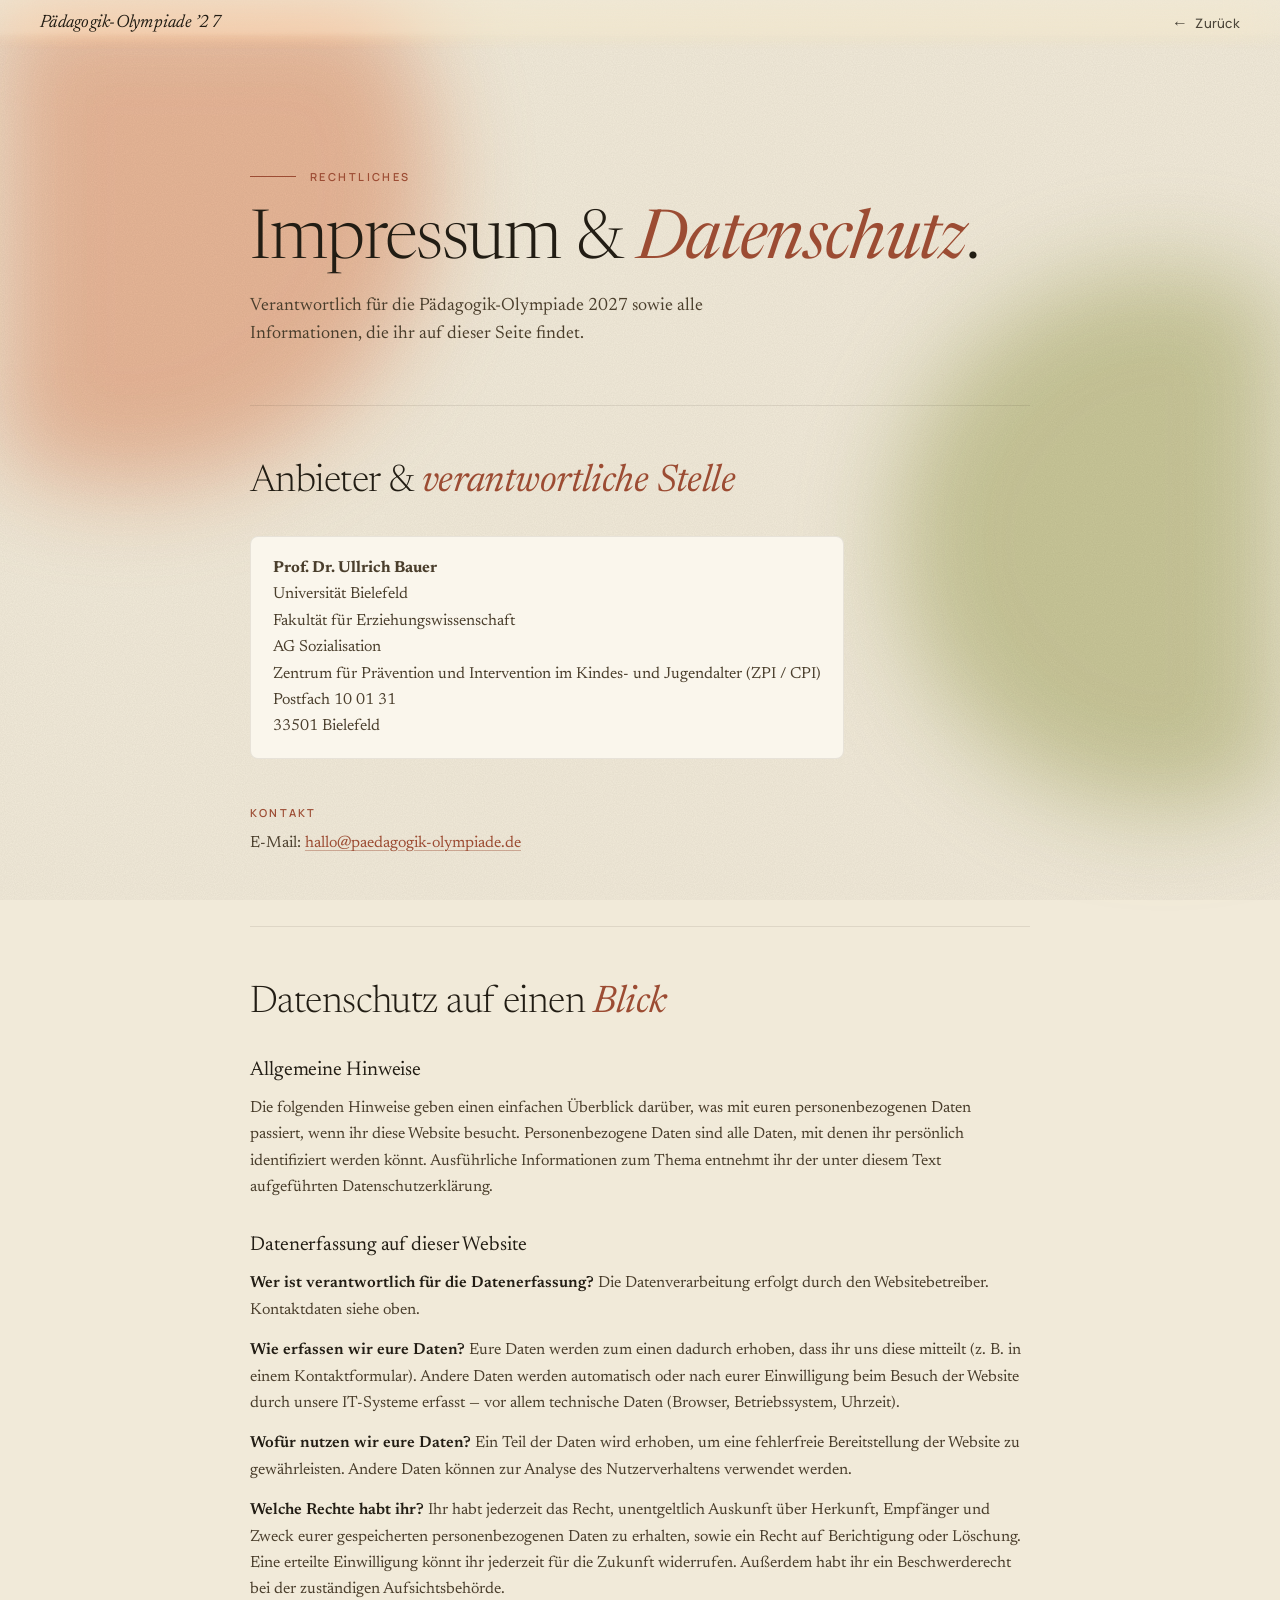
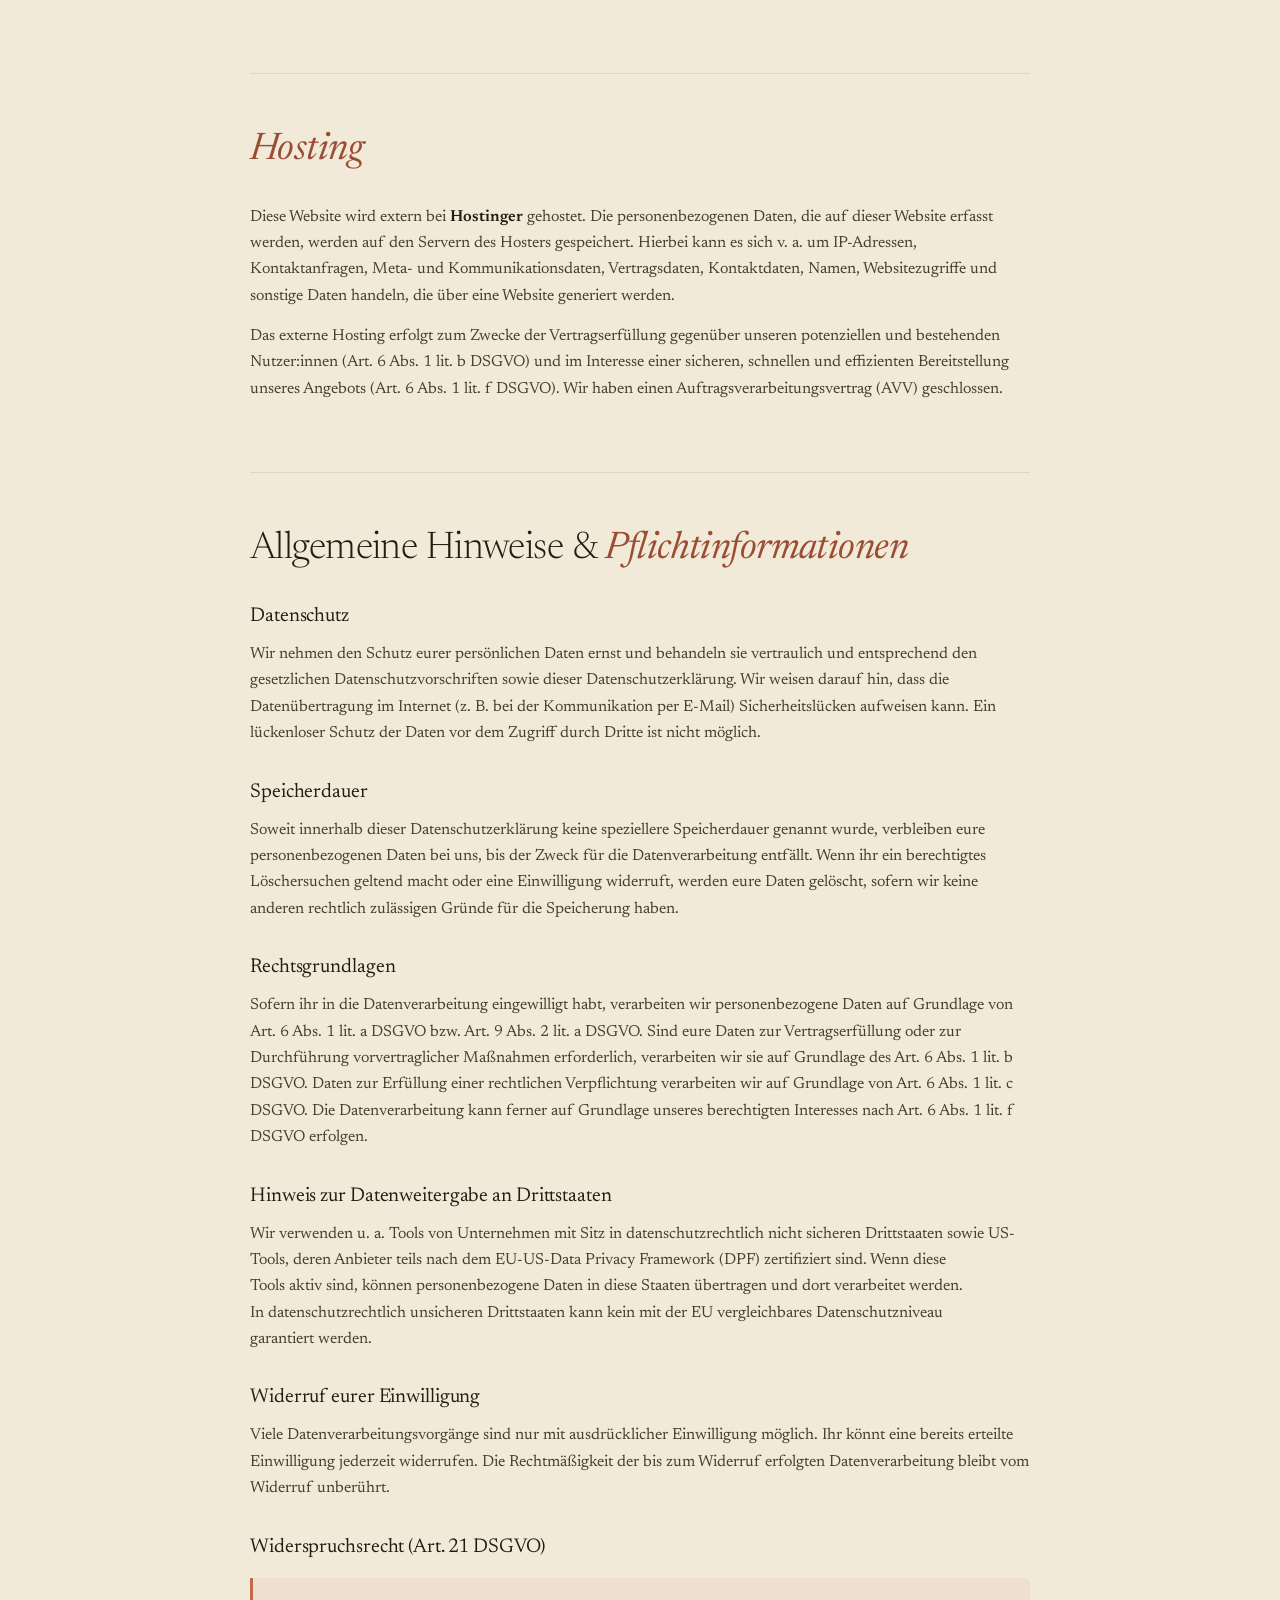
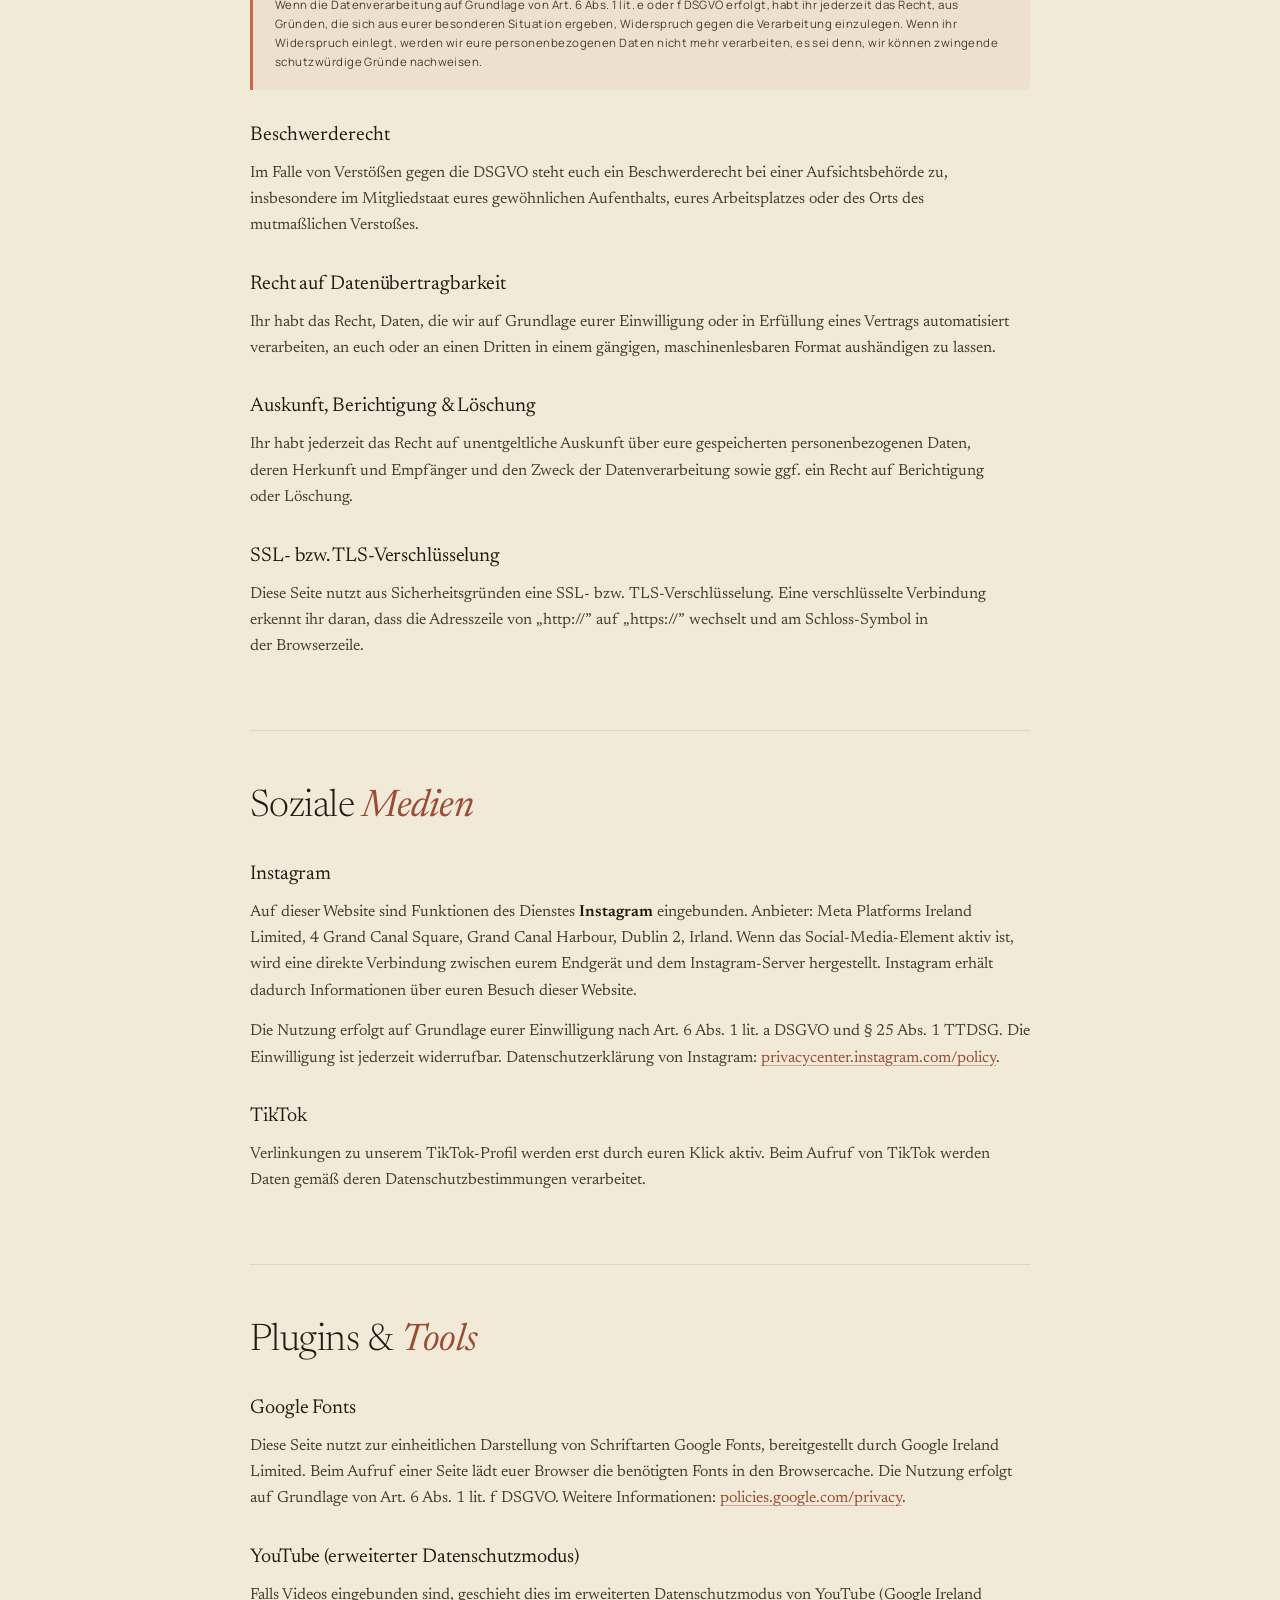
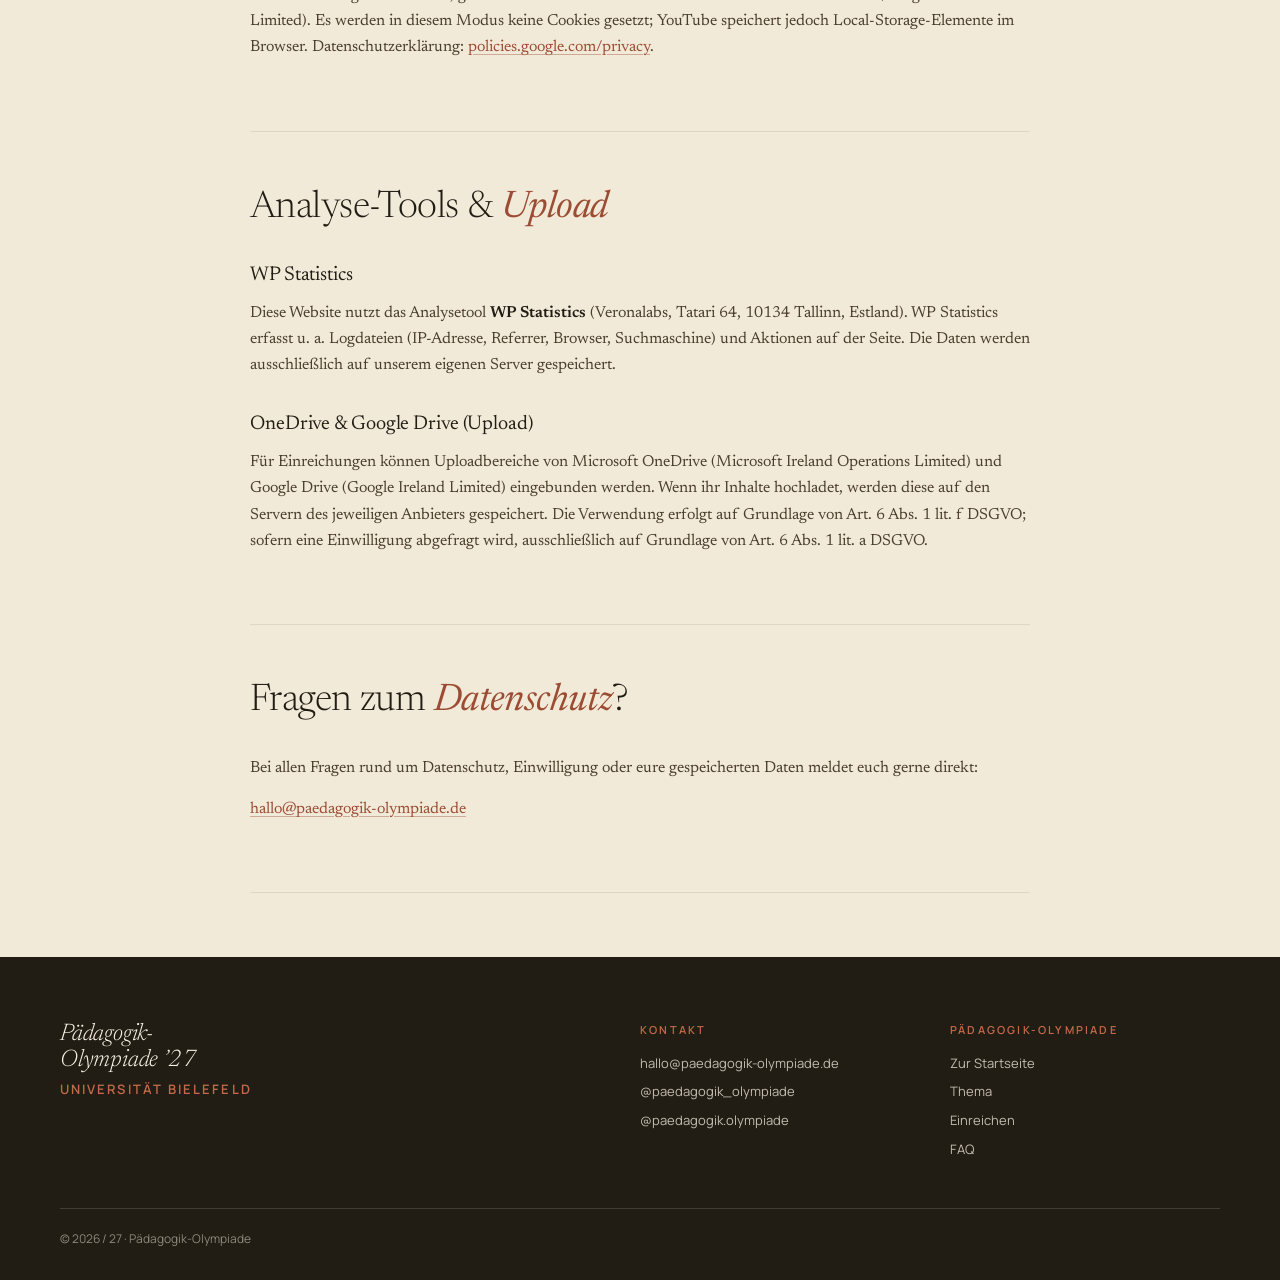
==== impressum.html @ b47ee290 "Initial site: Pädagogik-Olympiade 2027 (index + impressum)" ====
<!DOCTYPE html>
<html lang="de">
<head>
<meta charset="UTF-8" />
<meta name="viewport" content="width=device-width, initial-scale=1.0" />
<title>Impressum & Datenschutz · Pädagogik-Olympiade 2027</title>
<link rel="preconnect" href="https://fonts.googleapis.com">
<link rel="preconnect" href="https://fonts.gstatic.com" crossorigin>
<link href="https://fonts.googleapis.com/css2?family=Newsreader:ital,opsz,wght@0,6..72,300;0,6..72,400;0,6..72,500;1,6..72,300;1,6..72,400&family=Manrope:wght@300;400;500;600;700&display=swap" rel="stylesheet">
<style>
:root{
  --sand: #F1EAD9;
  --cream: #F8F2E4;
  --paper: #FAF6EC;
  --ink: #221d14;
  --ink-2: #4a3e2c;
  --terra: #C46A4A;
  --terra-deep: #9c4c33;
  --olive-deep: #5d6231;
  --rule: rgba(34,29,20,.18);
  --rule-soft: rgba(34,29,20,.09);
  --serif: 'Newsreader', 'Iowan Old Style', Georgia, serif;
  --sans: 'Manrope', ui-sans-serif, system-ui, sans-serif;
}
*{box-sizing:border-box;margin:0;padding:0}
html,body{background:var(--sand);color:var(--ink);font-family:var(--sans);
  -webkit-font-smoothing:antialiased;text-rendering:optimizeLegibility}
body{overflow-x:hidden}
::selection{background:var(--terra);color:var(--cream)}
a{color:inherit}

/* Subtle fluid background — slower and softer than main page */
.bg{position:fixed;inset:0;z-index:0;pointer-events:none;overflow:hidden;
  filter:blur(48px) saturate(110%);opacity:.55}
.bg span{position:absolute;border-radius:50%;mix-blend-mode:multiply;
  animation:drift linear infinite;will-change:transform}
.bg .b1{width:48vw;height:48vw;left:-14vw;top:-10vw;background:#d68a64;
  animation-duration:80s}
.bg .b2{width:42vw;height:42vw;right:-12vw;top:30vh;background:#a4a667;
  animation-duration:96s;animation-direction:reverse}
.bg .b3{width:38vw;height:38vw;left:20vw;top:120vh;background:#e8b27a;
  animation-duration:110s}
.bg .b4{width:34vw;height:34vw;right:0vw;top:200vh;background:#9da361;
  animation-duration:104s;animation-direction:reverse}
@keyframes drift{
  0%   {transform:translate3d(0,0,0) rotate(0deg) scale(1)}
  25%  {transform:translate3d(5vw,-3vh,0) rotate(90deg) scale(1.06)}
  50%  {transform:translate3d(-2vw,5vh,0) rotate(180deg) scale(.94)}
  75%  {transform:translate3d(-4vw,-2vh,0) rotate(270deg) scale(1.04)}
  100% {transform:translate3d(0,0,0) rotate(360deg) scale(1)}
}
.grain{position:fixed;inset:0;pointer-events:none;z-index:1;opacity:.35;
  mix-blend-mode:multiply;
  background-image:url("data:image/svg+xml;utf8,<svg xmlns='http://www.w3.org/2000/svg' width='240' height='240'><filter id='n'><feTurbulence type='fractalNoise' baseFrequency='.9' numOctaves='2'/><feColorMatrix values='0 0 0 0 .12 0 0 0 0 .1 0 0 0 0 .07 0 0 0 .25 0'/></filter><rect width='100%25' height='100%25' filter='url(%23n)'/></svg>")}

main{position:relative;z-index:2}
.wrap{max-width:780px;margin:0 auto;padding:0 clamp(20px,5vw,40px)}

/* Topbar — matches main page */
.topbar{position:fixed;top:0;left:0;right:0;z-index:50;
  display:flex;justify-content:space-between;align-items:center;
  padding:14px clamp(20px,4vw,40px) 18px;
  font-family:var(--sans);font-size:13px;letter-spacing:.02em;
  background:linear-gradient(to bottom, rgba(241,234,217,.55) 0%, rgba(241,234,217,.42) 65%, rgba(241,234,217,0) 100%);
  backdrop-filter:blur(24px) saturate(180%);
  -webkit-backdrop-filter:blur(24px) saturate(180%);
  -webkit-mask-image:linear-gradient(to bottom, #000 62%, transparent 100%);
  mask-image:linear-gradient(to bottom, #000 62%, transparent 100%)}
.topbar .mark{font-family:var(--serif);font-style:italic;font-size:18px;
  font-weight:400;color:var(--ink);text-decoration:none}
.topbar .back{display:inline-flex;align-items:center;gap:8px;
  color:var(--ink);text-decoration:none;font-weight:500;opacity:.8}
.topbar .back:hover{opacity:1;color:var(--terra-deep)}
.topbar .back::before{content:"←";font-family:var(--serif);font-style:italic;font-size:16px}

/* HERO of Impressum page */
.intro{padding:160px 0 56px}
.intro .eyebrow{font-family:var(--sans);font-size:11px;letter-spacing:.22em;
  text-transform:uppercase;color:var(--terra-deep);font-weight:600;margin-bottom:24px;
  display:inline-flex;align-items:center;gap:14px}
.intro .eyebrow::before{content:"";width:46px;height:1px;background:var(--terra-deep)}
.intro h1{font-family:var(--serif);font-weight:300;
  font-size:clamp(38px,5.5vw,68px);line-height:1.02;letter-spacing:-.02em;
  color:var(--ink);margin-bottom:16px;text-wrap:balance}
.intro h1 em{font-style:italic;color:var(--terra-deep);font-weight:400}
.intro p.lede{max-width:560px;font-family:var(--serif);font-size:18px;
  line-height:1.55;color:var(--ink-2)}

/* Sections */
.section{padding:56px 0;border-top:1px solid var(--rule-soft)}
.section h2{font-family:var(--serif);font-weight:300;
  font-size:clamp(26px,3vw,38px);line-height:1.1;letter-spacing:-.015em;
  color:var(--ink);margin-bottom:32px;text-wrap:balance}
.section h2 em{font-style:italic;color:var(--terra-deep);font-weight:400}
.section h3{font-family:var(--serif);font-weight:400;font-size:20px;
  line-height:1.3;margin:32px 0 12px;color:var(--ink);letter-spacing:-.005em}
.section h4{font-family:var(--sans);font-size:11px;letter-spacing:.2em;
  text-transform:uppercase;color:var(--terra-deep);font-weight:600;
  margin:32px 0 10px}
.section p, .section address{font-family:var(--serif);font-size:16px;line-height:1.65;
  color:var(--ink-2);margin-bottom:14px;text-wrap:pretty;font-style:normal}
.section p strong{color:var(--ink);font-weight:600}
.section a{color:var(--terra-deep);text-decoration:underline;
  text-decoration-thickness:1px;text-underline-offset:3px;
  text-decoration-color:rgba(156,76,51,.4);transition:text-decoration-color .2s, color .2s}
.section a:hover{color:var(--terra);text-decoration-color:var(--terra)}
.section address{font-style:normal;line-height:1.65;font-family:var(--serif);font-size:16px;
  color:var(--ink-2);
  padding:18px 22px;background:var(--paper);border:1px solid var(--rule-soft);
  border-radius:8px;display:inline-block}
.shout{font-family:var(--sans);font-size:11.5px;line-height:1.65;
  letter-spacing:.04em;color:var(--ink-2);
  padding:18px 22px;background:rgba(196,106,74,.07);
  border-left:3px solid var(--terra);border-radius:0 6px 6px 0;
  margin:18px 0}

/* footer matches main */
footer{background:var(--ink);color:rgba(248,242,228,.7);padding:64px 0 32px;
  font-family:var(--sans);font-size:13px;line-height:1.6;margin-top:64px;
  position:relative;z-index:2}
footer .wrap{max-width:1240px}
.foot-grid{display:grid;grid-template-columns:2fr 1fr 1fr;gap:40px;
  padding-bottom:40px;border-bottom:1px solid rgba(248,242,228,.15)}
.foot-grid .mark{font-family:var(--serif);font-style:italic;font-weight:300;
  font-size:24px;color:var(--cream);line-height:1.1;letter-spacing:-.008em}
.foot-grid .mark span{display:block;font-size:13px;font-family:var(--sans);
  letter-spacing:.16em;text-transform:uppercase;font-style:normal;
  color:var(--terra);margin-top:8px;font-weight:600}
.foot-col h5{font-family:var(--sans);font-size:11px;letter-spacing:.2em;
  text-transform:uppercase;color:var(--terra);font-weight:600;margin-bottom:14px}
.foot-col a{color:rgba(248,242,228,.75);text-decoration:none;display:block;
  margin-bottom:8px}
.foot-col a:hover{color:var(--cream)}
.foot-bottom{padding-top:20px;display:flex;justify-content:space-between;
  gap:24px;flex-wrap:wrap;font-size:12px;color:rgba(248,242,228,.5)}
@media (max-width:880px){.foot-grid{grid-template-columns:1fr 1fr}}
@media (max-width:520px){.foot-grid{grid-template-columns:1fr}}
</style>
</head>
<body>

<div class="bg" aria-hidden="true">
  <span class="b1"></span><span class="b2"></span><span class="b3"></span><span class="b4"></span>
</div>
<div class="grain" aria-hidden="true"></div>

<header class="topbar">
  <a class="mark" href="index.html">Pädagogik-Olympiade <em>’27</em></a>
  <a class="back" href="index.html">Zurück</a>
</header>

<main>

<section class="intro wrap">
  <div class="eyebrow">Rechtliches</div>
  <h1>Impressum &amp; <em>Datenschutz</em>.</h1>
  <p class="lede">Verantwortlich für die Pädagogik-Olympiade 2027 sowie alle Informationen, die ihr auf dieser Seite findet.</p>
</section>

<!-- ─── ANBIETER / VERANTWORTLICH ─── -->
<section class="section wrap">
  <h2>Anbieter &amp; <em>verantwortliche Stelle</em></h2>

  <address>
    <strong>Prof. Dr. Ullrich Bauer</strong><br>
    Universität Bielefeld<br>
    Fakultät für Erziehungswissenschaft<br>
    AG Sozialisation<br>
    Zentrum für Prävention und Intervention im Kindes- und Jugendalter (ZPI&nbsp;/&nbsp;CPI)<br>
    Postfach 10 01 31<br>
    33501 Bielefeld
  </address>

  <h4>Kontakt</h4>
  <p>E-Mail: <a href="mailto:hallo@paedagogik-olympiade.de">hallo@paedagogik-olympiade.de</a></p>
</section>

<!-- ─── DATENSCHUTZ ─── -->
<section class="section wrap" id="datenschutz">
  <h2>Datenschutz auf einen <em>Blick</em></h2>

  <h3>Allgemeine Hinweise</h3>
  <p>Die folgenden Hinweise geben einen einfachen Überblick darüber, was mit euren personenbezogenen Daten passiert, wenn ihr diese Website besucht. Personenbezogene Daten sind alle Daten, mit denen ihr persönlich identifiziert werden könnt. Ausführliche Informationen zum Thema entnehmt ihr der unter diesem Text aufgeführten Datenschutzerklärung.</p>

  <h3>Datenerfassung auf dieser Website</h3>
  <p><strong>Wer ist verantwortlich für die Datenerfassung?</strong> Die Datenverarbeitung erfolgt durch den Websitebetreiber. Kontaktdaten siehe oben.</p>
  <p><strong>Wie erfassen wir eure Daten?</strong> Eure Daten werden zum einen dadurch erhoben, dass ihr uns diese mitteilt (z.&nbsp;B. in einem Kontaktformular). Andere Daten werden automatisch oder nach eurer Einwilligung beim Besuch der Website durch unsere IT-Systeme erfasst — vor allem technische Daten (Browser, Betriebssystem, Uhrzeit).</p>
  <p><strong>Wofür nutzen wir eure Daten?</strong> Ein Teil der Daten wird erhoben, um eine fehlerfreie Bereitstellung der Website zu gewährleisten. Andere Daten können zur Analyse des Nutzerverhaltens verwendet werden.</p>
  <p><strong>Welche Rechte habt ihr?</strong> Ihr habt jederzeit das Recht, unentgeltlich Auskunft über Herkunft, Empfänger und Zweck eurer gespeicherten personenbezogenen Daten zu erhalten, sowie ein Recht auf Berichtigung oder Löschung. Eine erteilte Einwilligung könnt ihr jederzeit für die Zukunft widerrufen. Außerdem habt ihr ein Beschwerderecht bei der zuständigen Aufsichtsbehörde.</p>
</section>

<section class="section wrap">
  <h2><em>Hosting</em></h2>
  <p>Diese Website wird extern bei <strong>Hostinger</strong> gehostet. Die personenbezogenen Daten, die auf dieser Website erfasst werden, werden auf den Servern des Hosters gespeichert. Hierbei kann es sich v.&nbsp;a. um IP-Adressen, Kontaktanfragen, Meta- und Kommunikationsdaten, Vertragsdaten, Kontaktdaten, Namen, Websitezugriffe und sonstige Daten handeln, die über eine Website generiert werden.</p>
  <p>Das externe Hosting erfolgt zum Zwecke der Vertragserfüllung gegenüber unseren potenziellen und bestehenden Nutzer:innen (Art.&nbsp;6 Abs.&nbsp;1 lit.&nbsp;b DSGVO) und im Interesse einer sicheren, schnellen und effizienten Bereitstellung unseres Angebots (Art.&nbsp;6 Abs.&nbsp;1 lit.&nbsp;f DSGVO). Wir haben einen Auftragsverarbeitungsvertrag (AVV) geschlossen.</p>
</section>

<section class="section wrap">
  <h2>Allgemeine Hinweise &amp; <em>Pflichtinformationen</em></h2>

  <h3>Datenschutz</h3>
  <p>Wir nehmen den Schutz eurer persönlichen Daten ernst und behandeln sie vertraulich und entsprechend den gesetzlichen Datenschutzvorschriften sowie dieser Datenschutzerklärung. Wir weisen darauf hin, dass die Datenübertragung im Internet (z.&nbsp;B. bei der Kommunikation per E-Mail) Sicherheitslücken aufweisen kann. Ein lückenloser Schutz der Daten vor dem Zugriff durch Dritte ist nicht möglich.</p>

  <h3>Speicherdauer</h3>
  <p>Soweit innerhalb dieser Datenschutzerklärung keine speziellere Speicherdauer genannt wurde, verbleiben eure personenbezogenen Daten bei uns, bis der Zweck für die Datenverarbeitung entfällt. Wenn ihr ein berechtigtes Löschersuchen geltend macht oder eine Einwilligung widerruft, werden eure Daten gelöscht, sofern wir keine anderen rechtlich zulässigen Gründe für die Speicherung haben.</p>

  <h3>Rechtsgrundlagen</h3>
  <p>Sofern ihr in die Datenverarbeitung eingewilligt habt, verarbeiten wir personenbezogene Daten auf Grundlage von Art.&nbsp;6 Abs.&nbsp;1 lit.&nbsp;a DSGVO bzw. Art.&nbsp;9 Abs.&nbsp;2 lit.&nbsp;a DSGVO. Sind eure Daten zur Vertragserfüllung oder zur Durchführung vorvertraglicher Maßnahmen erforderlich, verarbeiten wir sie auf Grundlage des Art.&nbsp;6 Abs.&nbsp;1 lit.&nbsp;b DSGVO. Daten zur Erfüllung einer rechtlichen Verpflichtung verarbeiten wir auf Grundlage von Art.&nbsp;6 Abs.&nbsp;1 lit.&nbsp;c DSGVO. Die Datenverarbeitung kann ferner auf Grundlage unseres berechtigten Interesses nach Art.&nbsp;6 Abs.&nbsp;1 lit.&nbsp;f DSGVO erfolgen.</p>

  <h3>Hinweis zur Datenweitergabe an Drittstaaten</h3>
  <p>Wir verwenden u.&nbsp;a. Tools von Unternehmen mit Sitz in datenschutzrechtlich nicht sicheren Drittstaaten sowie US-Tools, deren Anbieter teils nach dem EU-US-Data&nbsp;Privacy&nbsp;Framework (DPF) zertifiziert sind. Wenn diese Tools aktiv sind, können personenbezogene Daten in diese Staaten übertragen und dort verarbeitet werden. In datenschutzrechtlich unsicheren Drittstaaten kann kein mit der EU vergleichbares Datenschutzniveau garantiert werden.</p>

  <h3>Widerruf eurer Einwilligung</h3>
  <p>Viele Datenverarbeitungsvorgänge sind nur mit ausdrücklicher Einwilligung möglich. Ihr könnt eine bereits erteilte Einwilligung jederzeit widerrufen. Die Rechtmäßigkeit der bis zum Widerruf erfolgten Datenverarbeitung bleibt vom Widerruf unberührt.</p>

  <h3>Widerspruchsrecht (Art.&nbsp;21 DSGVO)</h3>
  <div class="shout">
    Wenn die Datenverarbeitung auf Grundlage von Art.&nbsp;6 Abs.&nbsp;1 lit.&nbsp;e oder f DSGVO erfolgt, habt ihr jederzeit das Recht, aus Gründen, die sich aus eurer besonderen Situation ergeben, Widerspruch gegen die Verarbeitung einzulegen. Wenn ihr Widerspruch einlegt, werden wir eure personenbezogenen Daten nicht mehr verarbeiten, es sei denn, wir können zwingende schutzwürdige Gründe nachweisen.
  </div>

  <h3>Beschwerderecht</h3>
  <p>Im Falle von Verstößen gegen die DSGVO steht euch ein Beschwerderecht bei einer Aufsichtsbehörde zu, insbesondere im Mitgliedstaat eures gewöhnlichen Aufenthalts, eures Arbeitsplatzes oder des Orts des mutmaßlichen Verstoßes.</p>

  <h3>Recht auf Datenübertragbarkeit</h3>
  <p>Ihr habt das Recht, Daten, die wir auf Grundlage eurer Einwilligung oder in Erfüllung eines Vertrags automatisiert verarbeiten, an euch oder an einen Dritten in einem gängigen, maschinenlesbaren Format aushändigen zu lassen.</p>

  <h3>Auskunft, Berichtigung &amp; Löschung</h3>
  <p>Ihr habt jederzeit das Recht auf unentgeltliche Auskunft über eure gespeicherten personenbezogenen Daten, deren Herkunft und Empfänger und den Zweck der Datenverarbeitung sowie ggf. ein Recht auf Berichtigung oder Löschung.</p>

  <h3>SSL- bzw. TLS-Verschlüsselung</h3>
  <p>Diese Seite nutzt aus Sicherheitsgründen eine SSL- bzw. TLS-Verschlüsselung. Eine verschlüsselte Verbindung erkennt ihr daran, dass die Adresszeile von „http://&#8221; auf „https://&#8221; wechselt und am Schloss-Symbol in der Browserzeile.</p>
</section>

<section class="section wrap">
  <h2>Soziale <em>Medien</em></h2>

  <h3>Instagram</h3>
  <p>Auf dieser Website sind Funktionen des Dienstes <strong>Instagram</strong> eingebunden. Anbieter: Meta Platforms Ireland Limited, 4 Grand Canal Square, Grand Canal Harbour, Dublin&nbsp;2, Irland. Wenn das Social-Media-Element aktiv ist, wird eine direkte Verbindung zwischen eurem Endgerät und dem Instagram-Server hergestellt. Instagram erhält dadurch Informationen über euren Besuch dieser Website.</p>
  <p>Die Nutzung erfolgt auf Grundlage eurer Einwilligung nach Art.&nbsp;6 Abs.&nbsp;1 lit.&nbsp;a DSGVO und §&nbsp;25 Abs.&nbsp;1 TTDSG. Die Einwilligung ist jederzeit widerrufbar. Datenschutzerklärung von Instagram: <a href="https://privacycenter.instagram.com/policy/" target="_blank" rel="noopener">privacycenter.instagram.com/policy</a>.</p>

  <h3>TikTok</h3>
  <p>Verlinkungen zu unserem TikTok-Profil werden erst durch euren Klick aktiv. Beim Aufruf von TikTok werden Daten gemäß deren Datenschutzbestimmungen verarbeitet.</p>
</section>

<section class="section wrap">
  <h2>Plugins &amp; <em>Tools</em></h2>

  <h3>Google Fonts</h3>
  <p>Diese Seite nutzt zur einheitlichen Darstellung von Schriftarten Google&nbsp;Fonts, bereitgestellt durch Google&nbsp;Ireland Limited. Beim Aufruf einer Seite lädt euer Browser die benötigten Fonts in den Browsercache. Die Nutzung erfolgt auf Grundlage von Art.&nbsp;6 Abs.&nbsp;1 lit.&nbsp;f DSGVO. Weitere Informationen: <a href="https://policies.google.com/privacy?hl=de" target="_blank" rel="noopener">policies.google.com/privacy</a>.</p>

  <h3>YouTube (erweiterter Datenschutzmodus)</h3>
  <p>Falls Videos eingebunden sind, geschieht dies im erweiterten Datenschutzmodus von YouTube (Google&nbsp;Ireland Limited). Es werden in diesem Modus keine Cookies gesetzt; YouTube speichert jedoch Local-Storage-Elemente im Browser. Datenschutzerklärung: <a href="https://policies.google.com/privacy?hl=de" target="_blank" rel="noopener">policies.google.com/privacy</a>.</p>
</section>

<section class="section wrap">
  <h2>Analyse-Tools &amp; <em>Upload</em></h2>

  <h3>WP Statistics</h3>
  <p>Diese Website nutzt das Analysetool <strong>WP&nbsp;Statistics</strong> (Veronalabs, Tatari&nbsp;64, 10134 Tallinn, Estland). WP Statistics erfasst u.&nbsp;a. Logdateien (IP-Adresse, Referrer, Browser, Suchmaschine) und Aktionen auf der Seite. Die Daten werden ausschließlich auf unserem eigenen Server gespeichert.</p>

  <h3>OneDrive &amp; Google Drive (Upload)</h3>
  <p>Für Einreichungen können Uploadbereiche von Microsoft OneDrive (Microsoft Ireland Operations Limited) und Google Drive (Google Ireland Limited) eingebunden werden. Wenn ihr Inhalte hochladet, werden diese auf den Servern des jeweiligen Anbieters gespeichert. Die Verwendung erfolgt auf Grundlage von Art.&nbsp;6 Abs.&nbsp;1 lit.&nbsp;f DSGVO; sofern eine Einwilligung abgefragt wird, ausschließlich auf Grundlage von Art.&nbsp;6 Abs.&nbsp;1 lit.&nbsp;a DSGVO.</p>
</section>

<section class="section wrap" style="border-bottom:1px solid var(--rule-soft)">
  <h2>Fragen zum <em>Datenschutz</em>?</h2>
  <p>Bei allen Fragen rund um Datenschutz, Einwilligung oder eure gespeicherten Daten meldet euch gerne direkt:</p>
  <p><a href="mailto:hallo@paedagogik-olympiade.de">hallo@paedagogik-olympiade.de</a></p>
</section>

</main>

<footer>
  <div class="wrap">
    <div class="foot-grid">
      <div>
        <div class="mark">Pädagogik-<br>Olympiade ’27<span>Universität Bielefeld</span></div>
      </div>
      <div class="foot-col">
        <h5>Kontakt</h5>
        <a href="mailto:hallo@paedagogik-olympiade.de">hallo@paedagogik-olympiade.de</a>
        <a href="https://www.instagram.com/paedagogik_olympiade" target="_blank" rel="noopener">@paedagogik_olympiade</a>
        <a href="https://www.tiktok.com/@paedagogik.olympiade" target="_blank" rel="noopener">@paedagogik.olympiade</a>
      </div>
      <div class="foot-col">
        <h5>Pädagogik-Olympiade</h5>
        <a href="index.html">Zur Startseite</a>
        <a href="index.html#thema">Thema</a>
        <a href="index.html#einreichen">Einreichen</a>
        <a href="index.html#faq">FAQ</a>
      </div>
    </div>
    <div class="foot-bottom">
      <span>© 2026 / 27 · Pädagogik-Olympiade</span>
    </div>
  </div>
</footer>

</body>
</html>
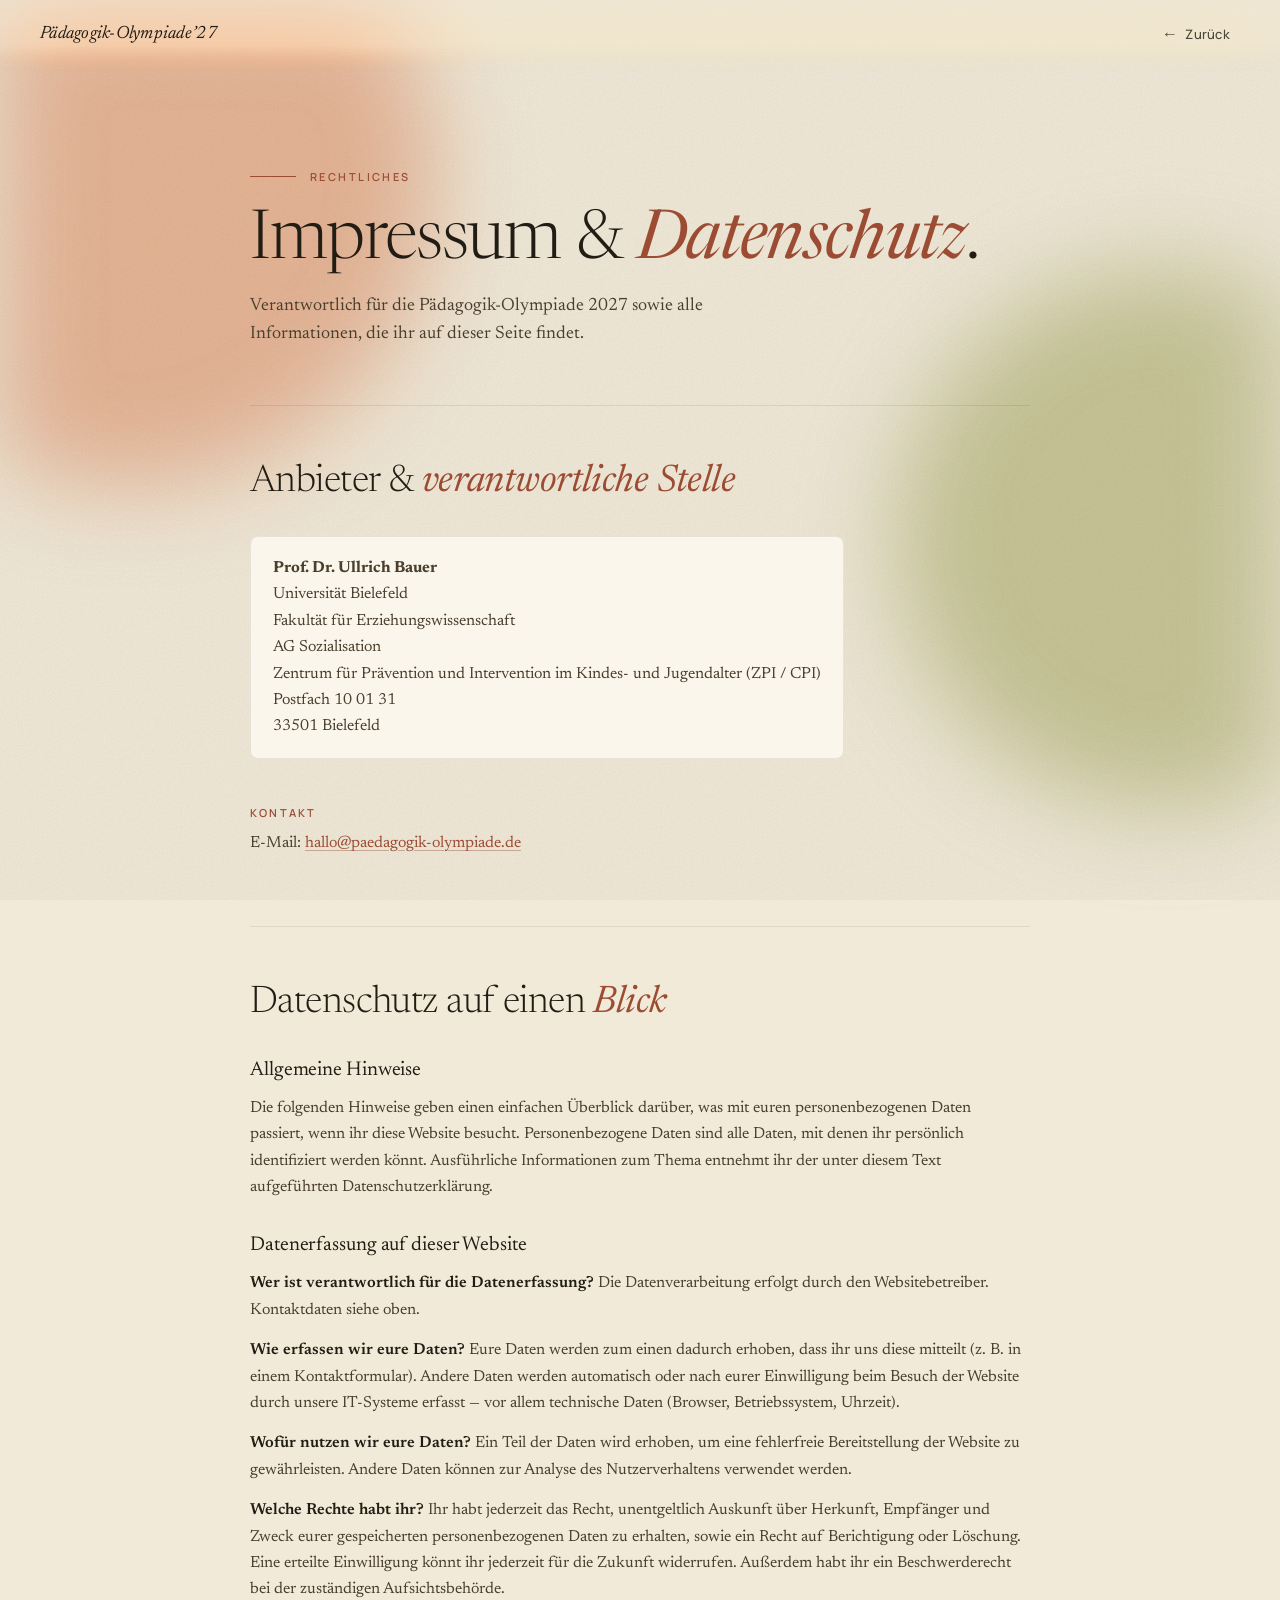
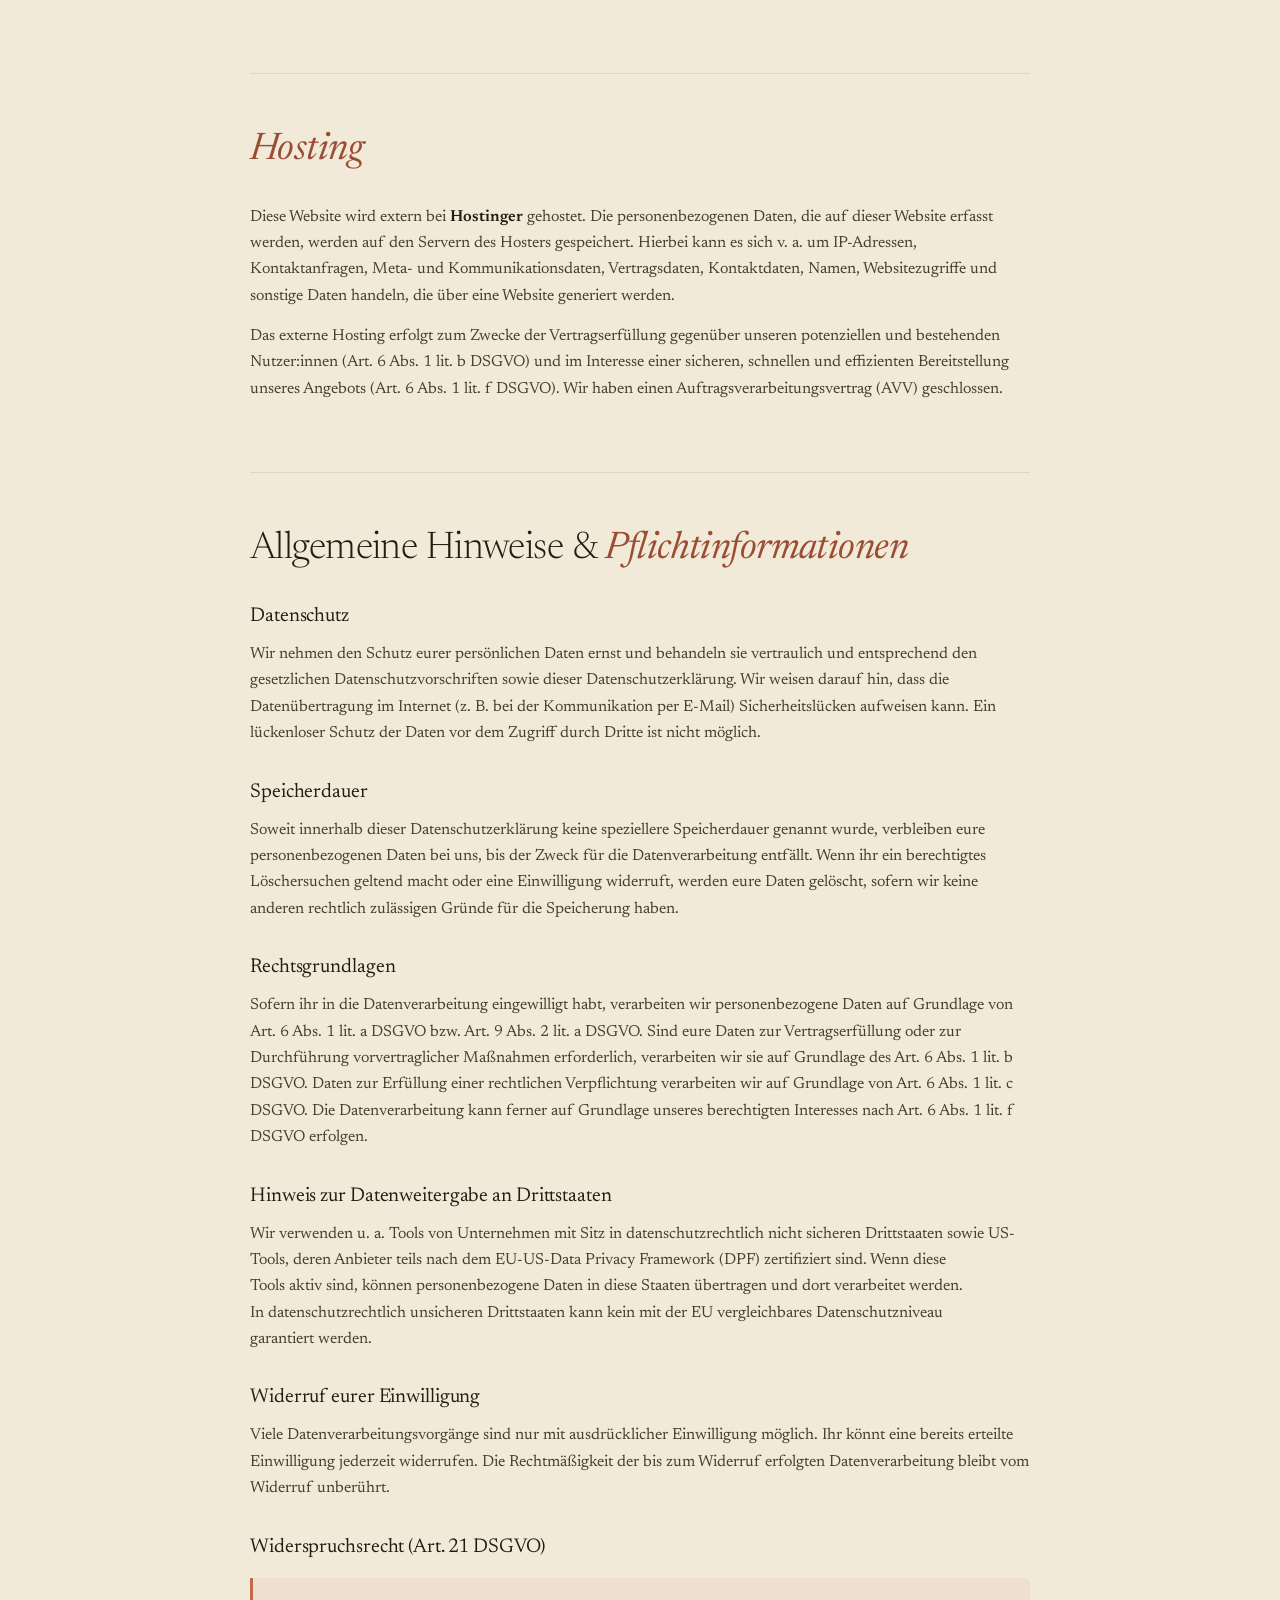
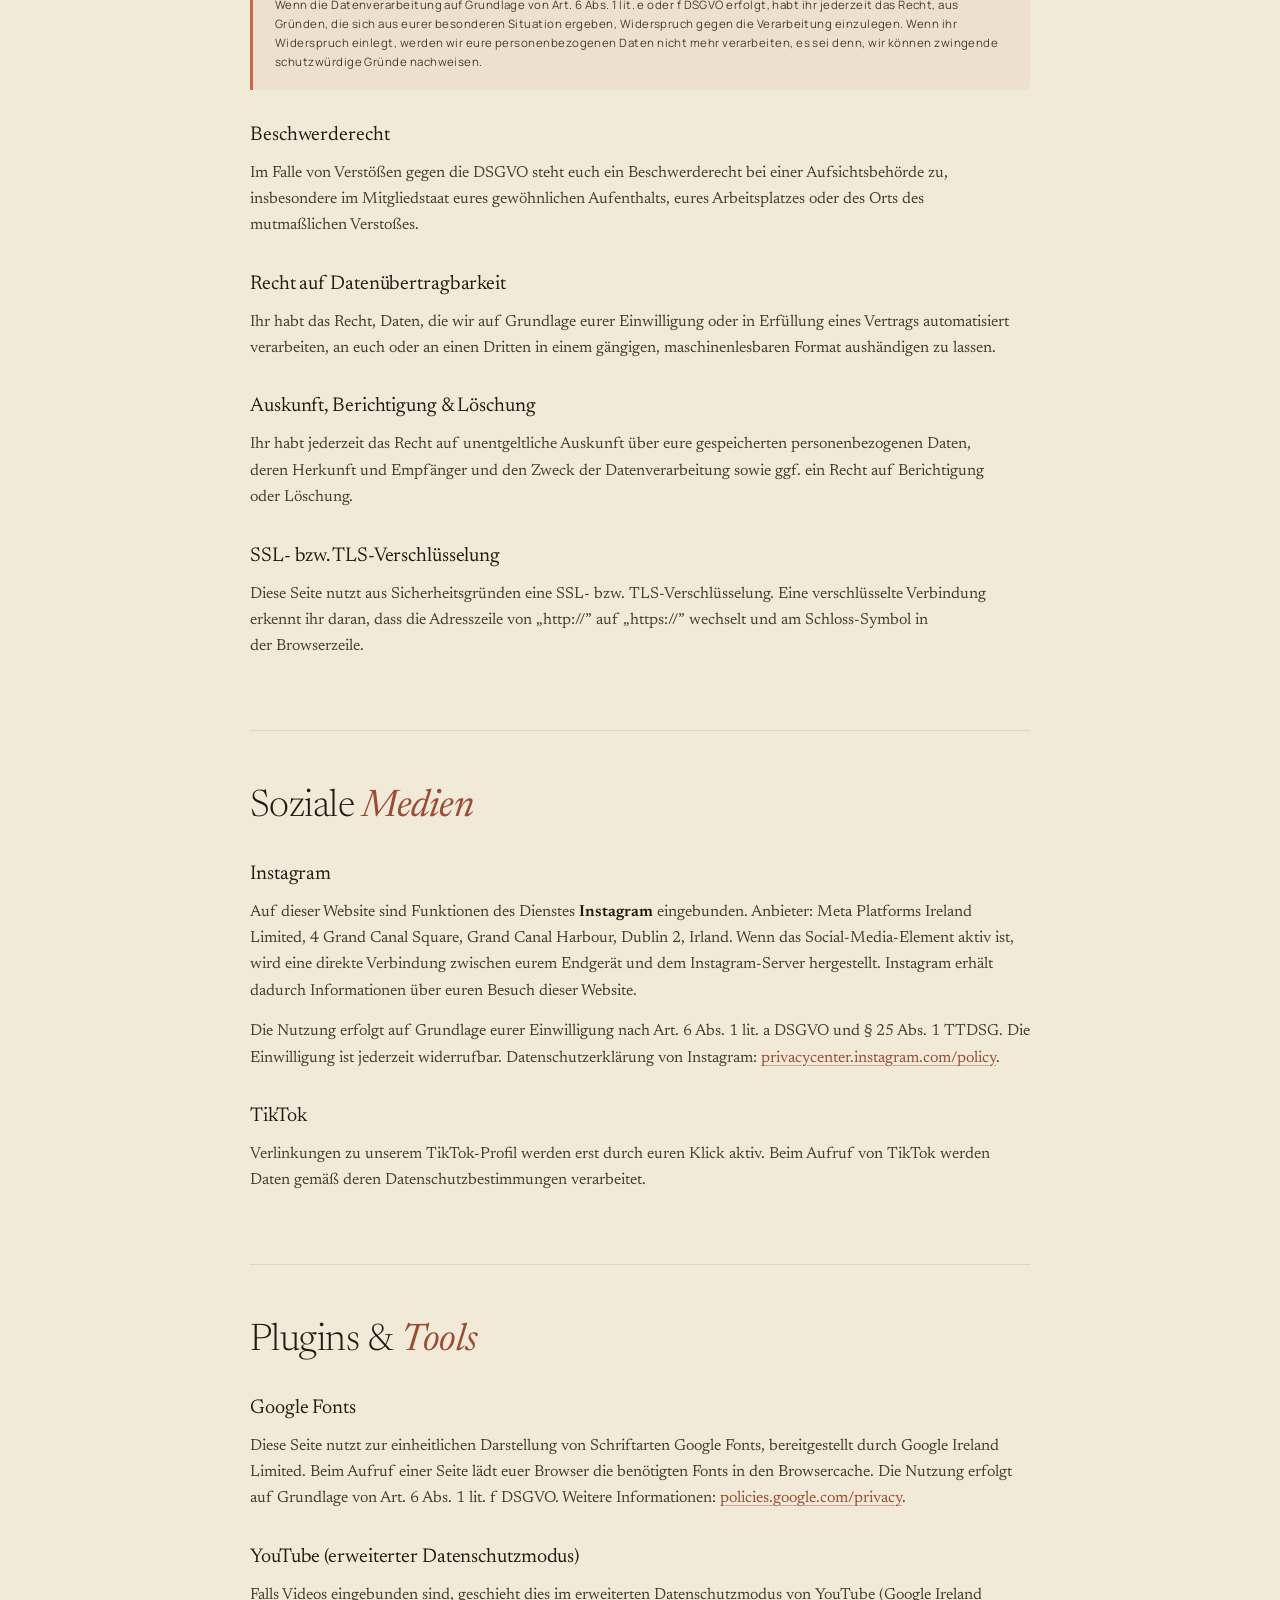
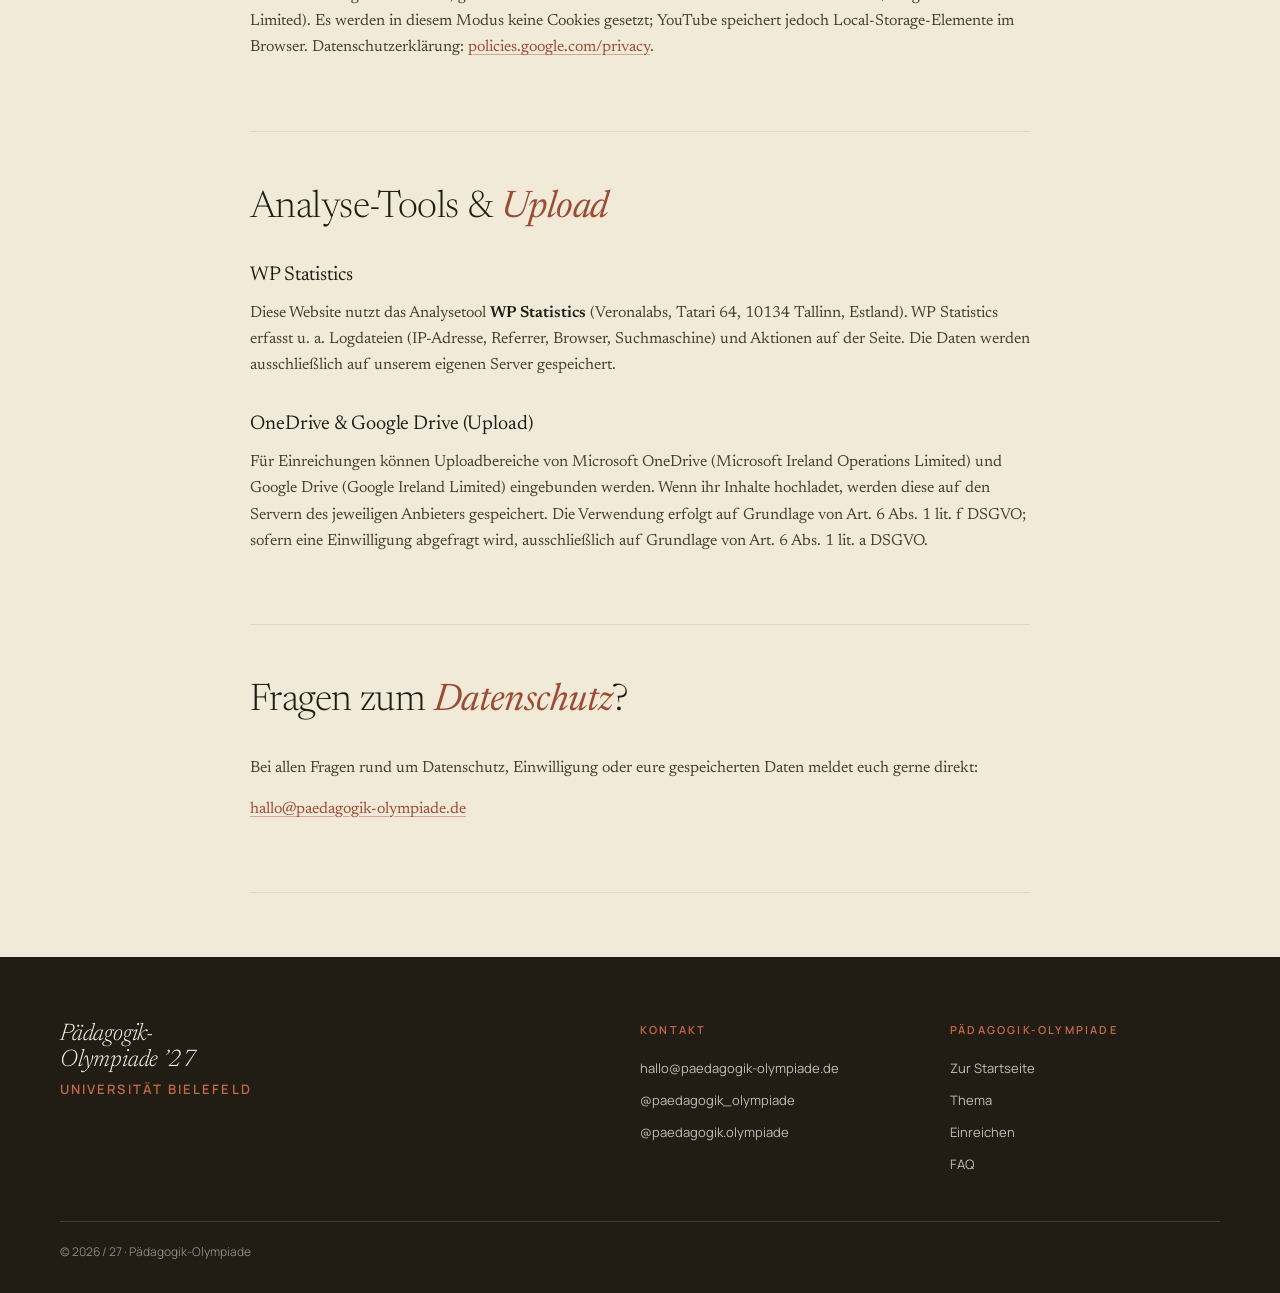
==== commit 2391cfd6: "Mobile: hamburger menu, larger touch targets, reveal fallback" ====
--- a/impressum.html
+++ b/impressum.html
@@ -69,7 +69,9 @@
 .topbar .mark{font-family:var(--serif);font-style:italic;font-size:18px;
   font-weight:400;color:var(--ink);text-decoration:none}
 .topbar .back{display:inline-flex;align-items:center;gap:8px;
-  color:var(--ink);text-decoration:none;font-weight:500;opacity:.8}
+  color:var(--ink);text-decoration:none;font-weight:500;opacity:.8;
+  padding:8px 10px;min-height:40px}
+.topbar .mark{padding:6px 0;min-height:40px;display:inline-flex;align-items:center}
 .topbar .back:hover{opacity:1;color:var(--terra-deep)}
 .topbar .back::before{content:"←";font-family:var(--serif);font-style:italic;font-size:16px}
 
@@ -129,7 +131,8 @@
 .foot-col h5{font-family:var(--sans);font-size:11px;letter-spacing:.2em;
   text-transform:uppercase;color:var(--terra);font-weight:600;margin-bottom:14px}
 .foot-col a{color:rgba(248,242,228,.75);text-decoration:none;display:block;
-  margin-bottom:8px}
+  padding:6px 0;min-height:32px;line-height:1.5}
+@media (max-width:640px){.foot-col a{min-height:40px;padding:10px 0}}
 .foot-col a:hover{color:var(--cream)}
 .foot-bottom{padding-top:20px;display:flex;justify-content:space-between;
   gap:24px;flex-wrap:wrap;font-size:12px;color:rgba(248,242,228,.5)}
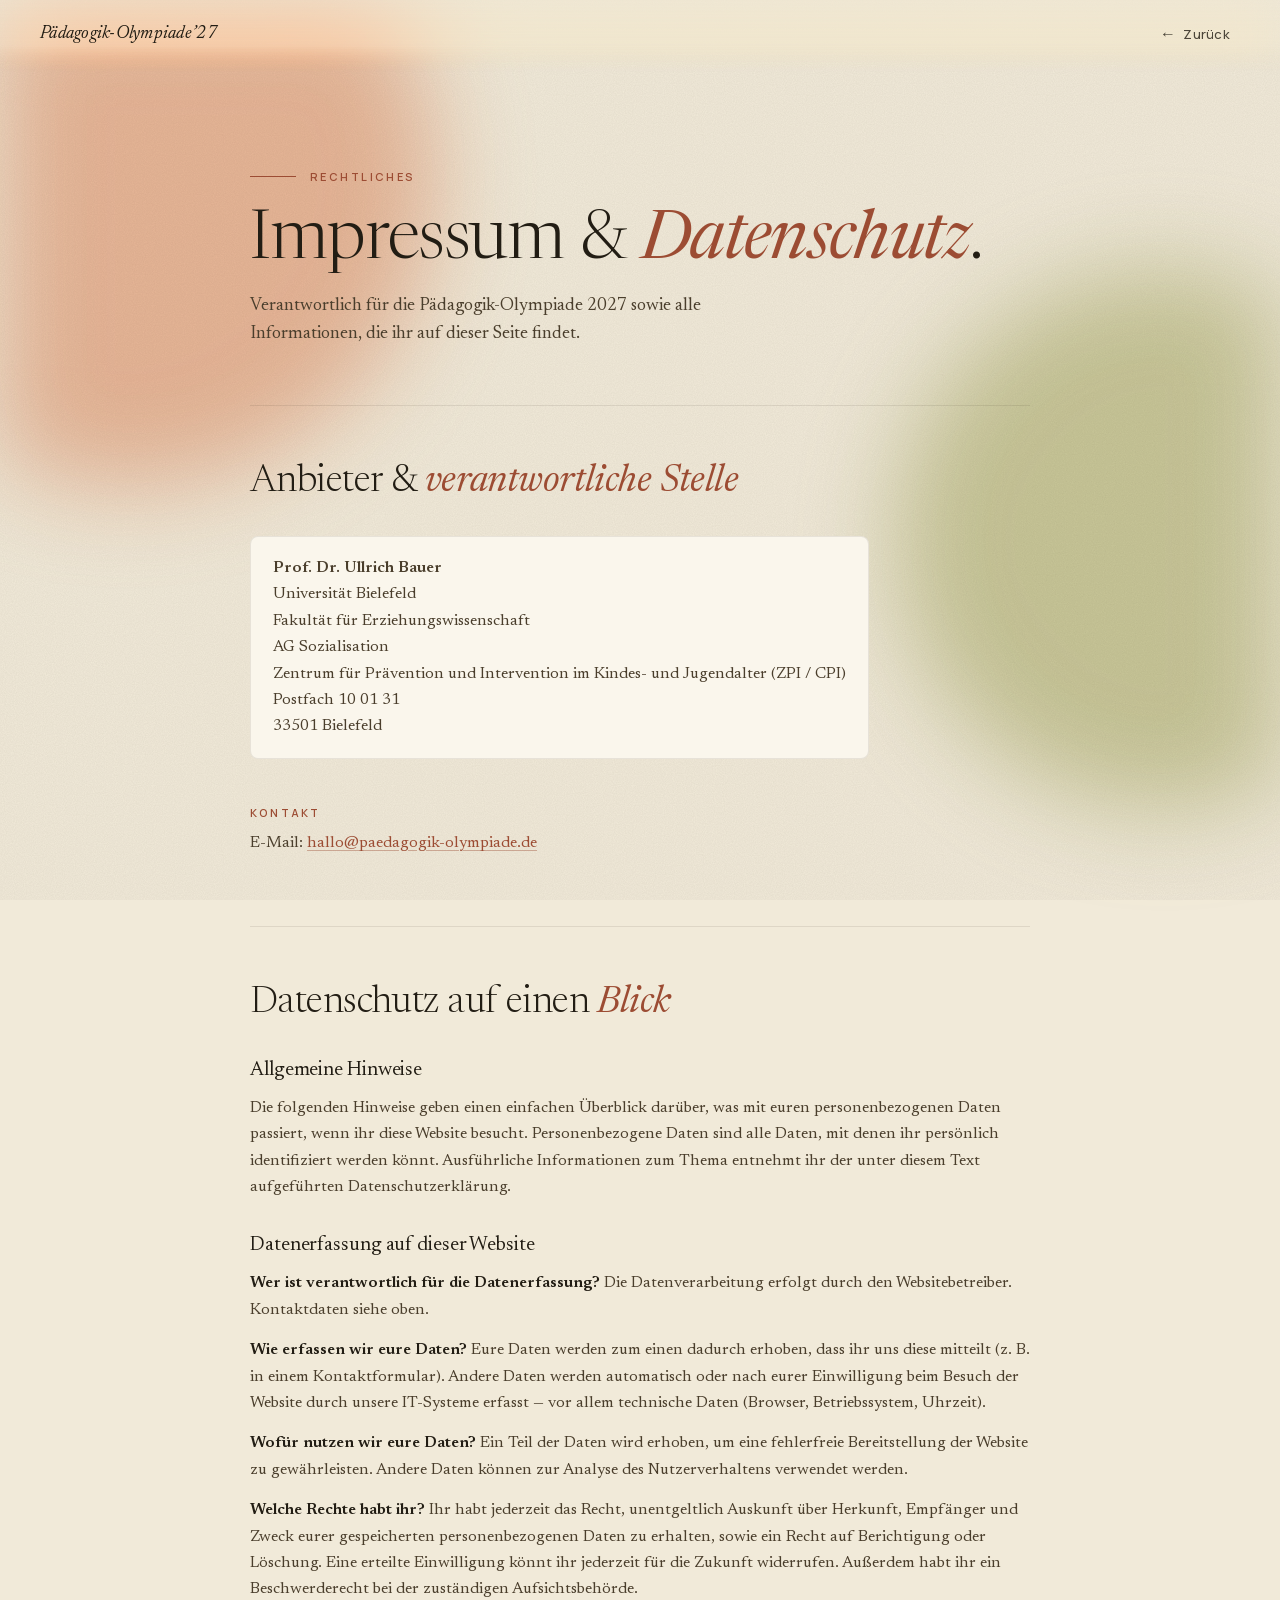
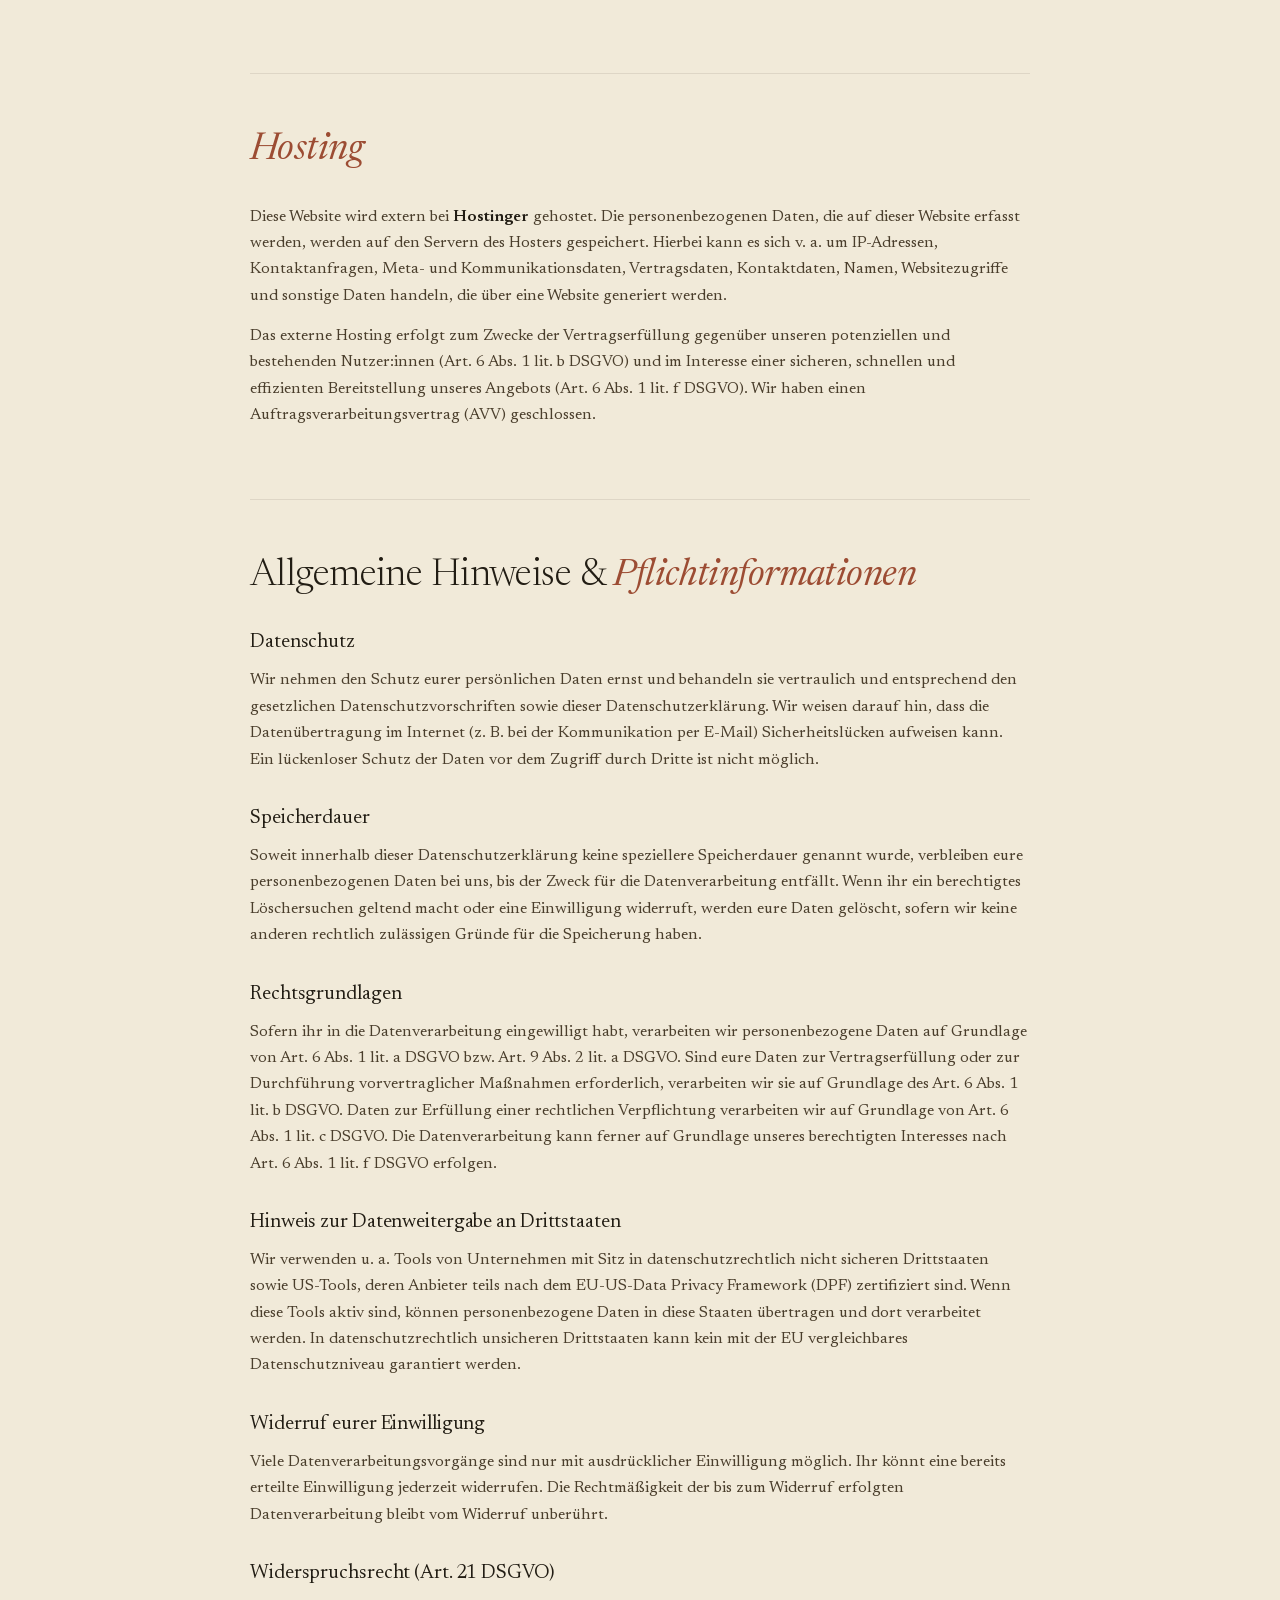
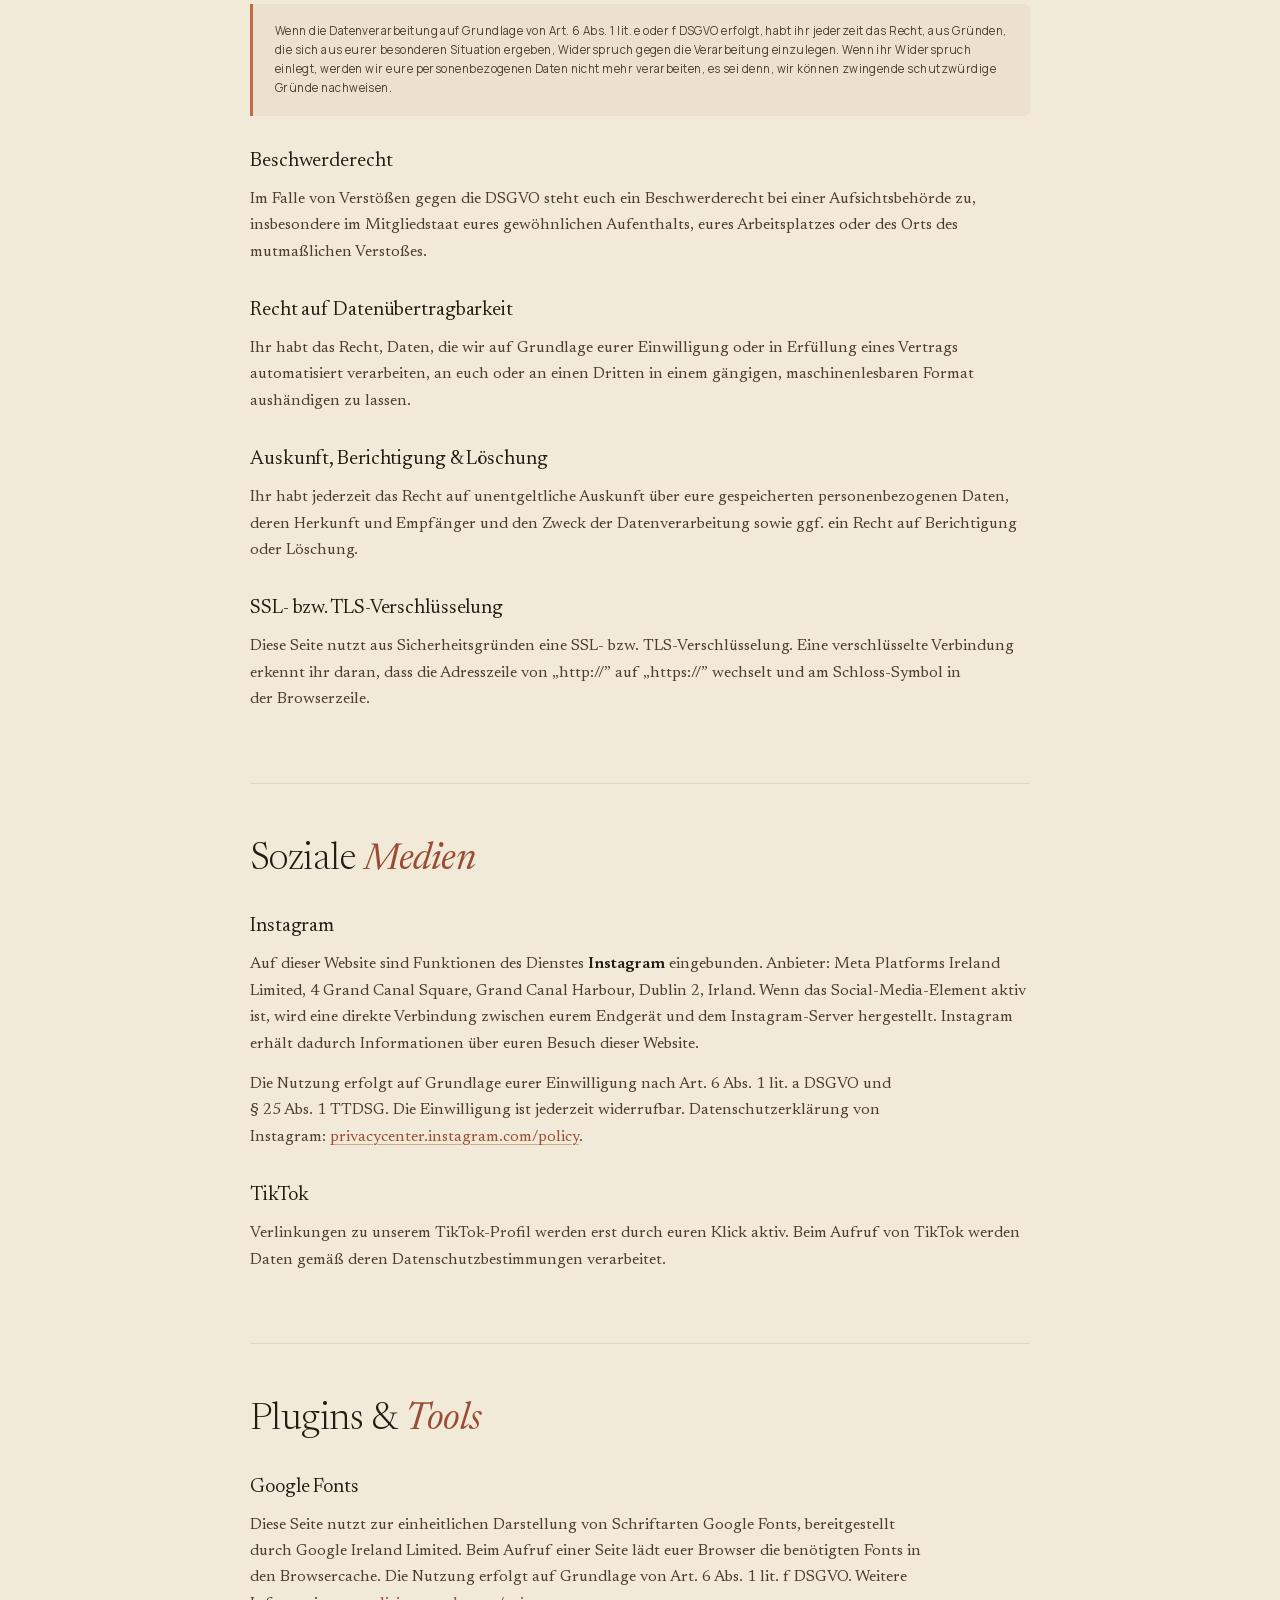
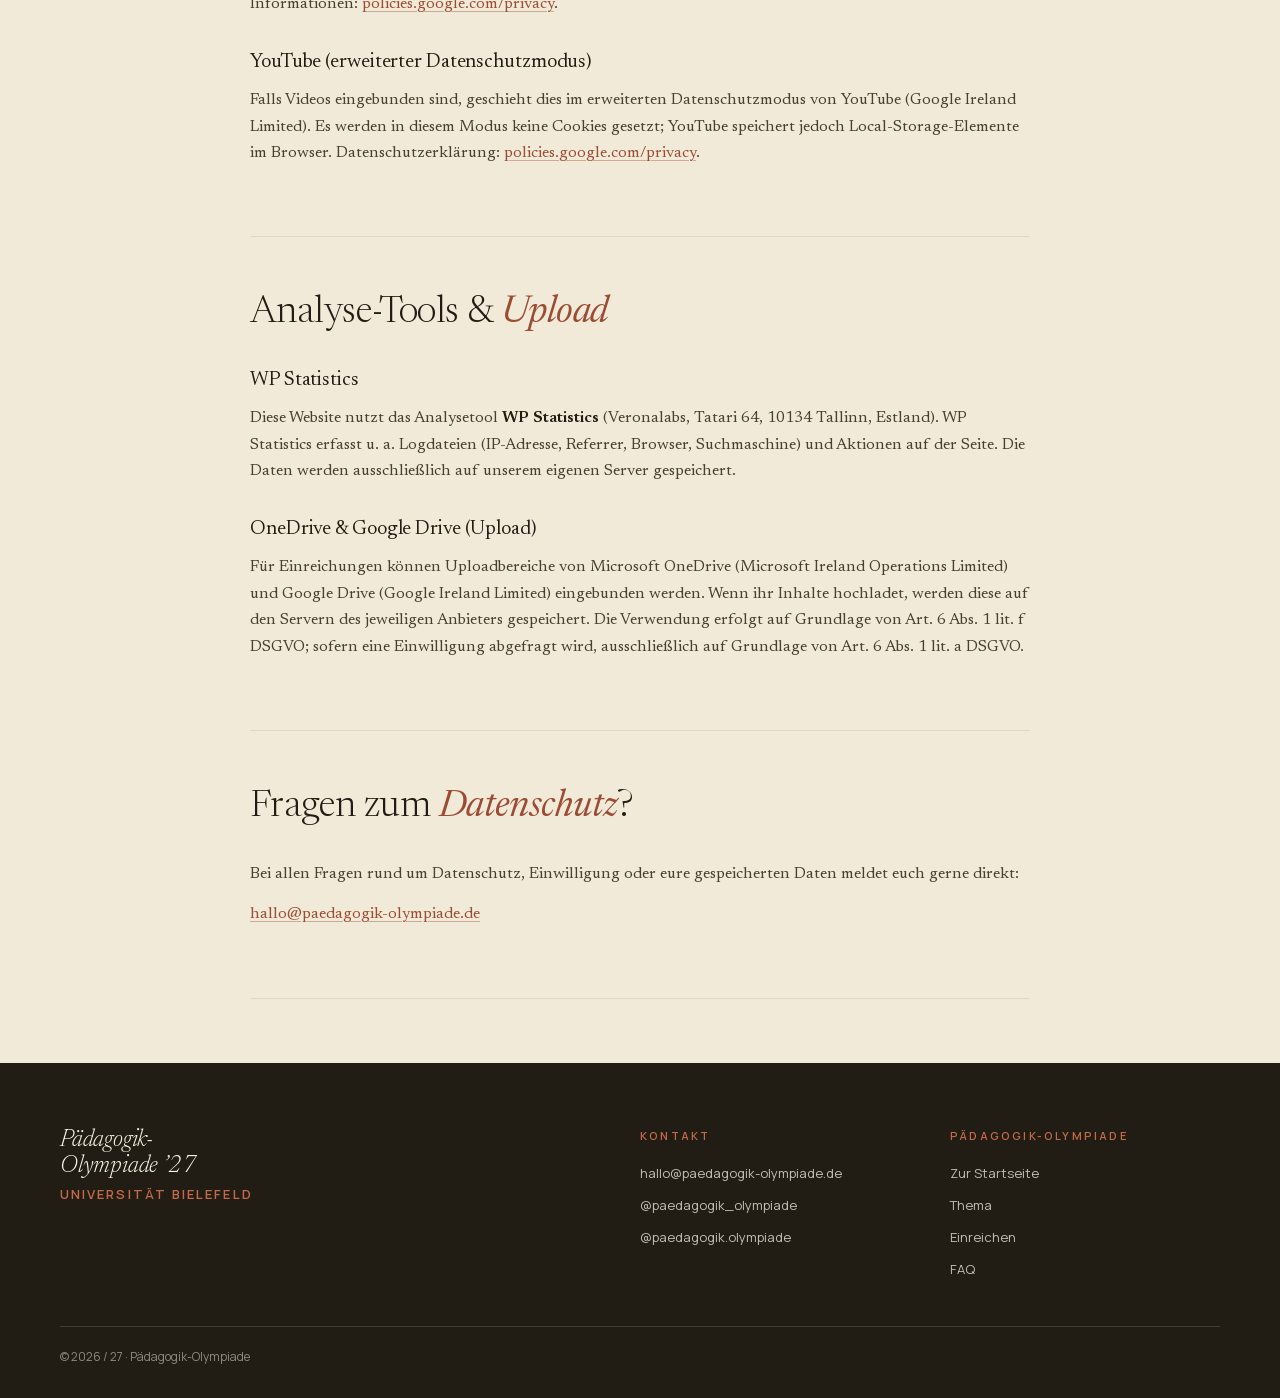
==== commit ff3cd70e: "Security: self-host fonts, CSP, referrer-policy, favicon, OG meta" ====
--- a/impressum.html
+++ b/impressum.html
@@ -4,9 +4,11 @@
 <meta charset="UTF-8" />
 <meta name="viewport" content="width=device-width, initial-scale=1.0" />
 <title>Impressum & Datenschutz · Pädagogik-Olympiade 2027</title>
-<link rel="preconnect" href="https://fonts.googleapis.com">
-<link rel="preconnect" href="https://fonts.gstatic.com" crossorigin>
-<link href="https://fonts.googleapis.com/css2?family=Newsreader:ital,opsz,wght@0,6..72,300;0,6..72,400;0,6..72,500;1,6..72,300;1,6..72,400&family=Manrope:wght@300;400;500;600;700&display=swap" rel="stylesheet">
+<meta name="description" content="Impressum und Datenschutzerklärung der Pädagogik-Olympiade 2027 an der Universität Bielefeld.">
+<meta name="referrer" content="strict-origin-when-cross-origin">
+<meta http-equiv="Content-Security-Policy" content="default-src 'self'; style-src 'self' 'unsafe-inline'; font-src 'self'; img-src 'self' data:; script-src 'self' 'unsafe-inline'; base-uri 'self'; form-action 'self'; frame-ancestors 'none'">
+<link rel="icon" href="favicon.svg" type="image/svg+xml">
+<link href="fonts/fonts.css" rel="stylesheet">
 <style>
 :root{
   --sand: #F1EAD9;
--- a/fonts/fonts.css
+++ b/fonts/fonts.css
@@ -0,0 +1,216 @@
+/* latin-ext */
+@font-face {
+  font-family: 'Manrope';
+  font-style: normal;
+  font-weight: 300;
+  font-display: swap;
+  src: url(manrope-300-normal-latin-ext.woff2) format('woff2');
+  unicode-range: U+0100-02BA, U+02BD-02C5, U+02C7-02CC, U+02CE-02D7, U+02DD-02FF, U+0304, U+0308, U+0329, U+1D00-1DBF, U+1E00-1E9F, U+1EF2-1EFF, U+2020, U+20A0-20AB, U+20AD-20C0, U+2113, U+2C60-2C7F, U+A720-A7FF;
+}
+/* latin */
+@font-face {
+  font-family: 'Manrope';
+  font-style: normal;
+  font-weight: 300;
+  font-display: swap;
+  src: url(manrope-300-normal-latin.woff2) format('woff2');
+  unicode-range: U+0000-00FF, U+0131, U+0152-0153, U+02BB-02BC, U+02C6, U+02DA, U+02DC, U+0304, U+0308, U+0329, U+2000-206F, U+20AC, U+2122, U+2191, U+2193, U+2212, U+2215, U+FEFF, U+FFFD;
+}
+/* latin-ext */
+@font-face {
+  font-family: 'Manrope';
+  font-style: normal;
+  font-weight: 400;
+  font-display: swap;
+  src: url(manrope-400-normal-latin-ext.woff2) format('woff2');
+  unicode-range: U+0100-02BA, U+02BD-02C5, U+02C7-02CC, U+02CE-02D7, U+02DD-02FF, U+0304, U+0308, U+0329, U+1D00-1DBF, U+1E00-1E9F, U+1EF2-1EFF, U+2020, U+20A0-20AB, U+20AD-20C0, U+2113, U+2C60-2C7F, U+A720-A7FF;
+}
+/* latin */
+@font-face {
+  font-family: 'Manrope';
+  font-style: normal;
+  font-weight: 400;
+  font-display: swap;
+  src: url(manrope-400-normal-latin.woff2) format('woff2');
+  unicode-range: U+0000-00FF, U+0131, U+0152-0153, U+02BB-02BC, U+02C6, U+02DA, U+02DC, U+0304, U+0308, U+0329, U+2000-206F, U+20AC, U+2122, U+2191, U+2193, U+2212, U+2215, U+FEFF, U+FFFD;
+}
+/* latin-ext */
+@font-face {
+  font-family: 'Manrope';
+  font-style: normal;
+  font-weight: 500;
+  font-display: swap;
+  src: url(manrope-500-normal-latin-ext.woff2) format('woff2');
+  unicode-range: U+0100-02BA, U+02BD-02C5, U+02C7-02CC, U+02CE-02D7, U+02DD-02FF, U+0304, U+0308, U+0329, U+1D00-1DBF, U+1E00-1E9F, U+1EF2-1EFF, U+2020, U+20A0-20AB, U+20AD-20C0, U+2113, U+2C60-2C7F, U+A720-A7FF;
+}
+/* latin */
+@font-face {
+  font-family: 'Manrope';
+  font-style: normal;
+  font-weight: 500;
+  font-display: swap;
+  src: url(manrope-500-normal-latin.woff2) format('woff2');
+  unicode-range: U+0000-00FF, U+0131, U+0152-0153, U+02BB-02BC, U+02C6, U+02DA, U+02DC, U+0304, U+0308, U+0329, U+2000-206F, U+20AC, U+2122, U+2191, U+2193, U+2212, U+2215, U+FEFF, U+FFFD;
+}
+/* latin-ext */
+@font-face {
+  font-family: 'Manrope';
+  font-style: normal;
+  font-weight: 600;
+  font-display: swap;
+  src: url(manrope-600-normal-latin-ext.woff2) format('woff2');
+  unicode-range: U+0100-02BA, U+02BD-02C5, U+02C7-02CC, U+02CE-02D7, U+02DD-02FF, U+0304, U+0308, U+0329, U+1D00-1DBF, U+1E00-1E9F, U+1EF2-1EFF, U+2020, U+20A0-20AB, U+20AD-20C0, U+2113, U+2C60-2C7F, U+A720-A7FF;
+}
+/* latin */
+@font-face {
+  font-family: 'Manrope';
+  font-style: normal;
+  font-weight: 600;
+  font-display: swap;
+  src: url(manrope-600-normal-latin.woff2) format('woff2');
+  unicode-range: U+0000-00FF, U+0131, U+0152-0153, U+02BB-02BC, U+02C6, U+02DA, U+02DC, U+0304, U+0308, U+0329, U+2000-206F, U+20AC, U+2122, U+2191, U+2193, U+2212, U+2215, U+FEFF, U+FFFD;
+}
+/* latin-ext */
+@font-face {
+  font-family: 'Manrope';
+  font-style: normal;
+  font-weight: 700;
+  font-display: swap;
+  src: url(manrope-700-normal-latin-ext.woff2) format('woff2');
+  unicode-range: U+0100-02BA, U+02BD-02C5, U+02C7-02CC, U+02CE-02D7, U+02DD-02FF, U+0304, U+0308, U+0329, U+1D00-1DBF, U+1E00-1E9F, U+1EF2-1EFF, U+2020, U+20A0-20AB, U+20AD-20C0, U+2113, U+2C60-2C7F, U+A720-A7FF;
+}
+/* latin */
+@font-face {
+  font-family: 'Manrope';
+  font-style: normal;
+  font-weight: 700;
+  font-display: swap;
+  src: url(manrope-700-normal-latin.woff2) format('woff2');
+  unicode-range: U+0000-00FF, U+0131, U+0152-0153, U+02BB-02BC, U+02C6, U+02DA, U+02DC, U+0304, U+0308, U+0329, U+2000-206F, U+20AC, U+2122, U+2191, U+2193, U+2212, U+2215, U+FEFF, U+FFFD;
+}
+/* latin-ext */
+@font-face {
+  font-family: 'Newsreader';
+  font-style: italic;
+  font-weight: 300;
+  font-display: swap;
+  src: url(newsreader-300-italic-latin-ext.woff2) format('woff2');
+  unicode-range: U+0100-02BA, U+02BD-02C5, U+02C7-02CC, U+02CE-02D7, U+02DD-02FF, U+0304, U+0308, U+0329, U+1D00-1DBF, U+1E00-1E9F, U+1EF2-1EFF, U+2020, U+20A0-20AB, U+20AD-20C0, U+2113, U+2C60-2C7F, U+A720-A7FF;
+}
+/* latin */
+@font-face {
+  font-family: 'Newsreader';
+  font-style: italic;
+  font-weight: 300;
+  font-display: swap;
+  src: url(newsreader-300-italic-latin.woff2) format('woff2');
+  unicode-range: U+0000-00FF, U+0131, U+0152-0153, U+02BB-02BC, U+02C6, U+02DA, U+02DC, U+0304, U+0308, U+0329, U+2000-206F, U+20AC, U+2122, U+2191, U+2193, U+2212, U+2215, U+FEFF, U+FFFD;
+}
+/* latin-ext */
+@font-face {
+  font-family: 'Newsreader';
+  font-style: italic;
+  font-weight: 400;
+  font-display: swap;
+  src: url(newsreader-400-italic-latin-ext.woff2) format('woff2');
+  unicode-range: U+0100-02BA, U+02BD-02C5, U+02C7-02CC, U+02CE-02D7, U+02DD-02FF, U+0304, U+0308, U+0329, U+1D00-1DBF, U+1E00-1E9F, U+1EF2-1EFF, U+2020, U+20A0-20AB, U+20AD-20C0, U+2113, U+2C60-2C7F, U+A720-A7FF;
+}
+/* latin */
+@font-face {
+  font-family: 'Newsreader';
+  font-style: italic;
+  font-weight: 400;
+  font-display: swap;
+  src: url(newsreader-400-italic-latin.woff2) format('woff2');
+  unicode-range: U+0000-00FF, U+0131, U+0152-0153, U+02BB-02BC, U+02C6, U+02DA, U+02DC, U+0304, U+0308, U+0329, U+2000-206F, U+20AC, U+2122, U+2191, U+2193, U+2212, U+2215, U+FEFF, U+FFFD;
+}
+/* latin-ext */
+@font-face {
+  font-family: 'Newsreader';
+  font-style: italic;
+  font-weight: 500;
+  font-display: swap;
+  src: url(newsreader-500-italic-latin-ext.woff2) format('woff2');
+  unicode-range: U+0100-02BA, U+02BD-02C5, U+02C7-02CC, U+02CE-02D7, U+02DD-02FF, U+0304, U+0308, U+0329, U+1D00-1DBF, U+1E00-1E9F, U+1EF2-1EFF, U+2020, U+20A0-20AB, U+20AD-20C0, U+2113, U+2C60-2C7F, U+A720-A7FF;
+}
+/* latin */
+@font-face {
+  font-family: 'Newsreader';
+  font-style: italic;
+  font-weight: 500;
+  font-display: swap;
+  src: url(newsreader-500-italic-latin.woff2) format('woff2');
+  unicode-range: U+0000-00FF, U+0131, U+0152-0153, U+02BB-02BC, U+02C6, U+02DA, U+02DC, U+0304, U+0308, U+0329, U+2000-206F, U+20AC, U+2122, U+2191, U+2193, U+2212, U+2215, U+FEFF, U+FFFD;
+}
+/* latin-ext */
+@font-face {
+  font-family: 'Newsreader';
+  font-style: normal;
+  font-weight: 300;
+  font-display: swap;
+  src: url(newsreader-300-normal-latin-ext.woff2) format('woff2');
+  unicode-range: U+0100-02BA, U+02BD-02C5, U+02C7-02CC, U+02CE-02D7, U+02DD-02FF, U+0304, U+0308, U+0329, U+1D00-1DBF, U+1E00-1E9F, U+1EF2-1EFF, U+2020, U+20A0-20AB, U+20AD-20C0, U+2113, U+2C60-2C7F, U+A720-A7FF;
+}
+/* latin */
+@font-face {
+  font-family: 'Newsreader';
+  font-style: normal;
+  font-weight: 300;
+  font-display: swap;
+  src: url(newsreader-300-normal-latin.woff2) format('woff2');
+  unicode-range: U+0000-00FF, U+0131, U+0152-0153, U+02BB-02BC, U+02C6, U+02DA, U+02DC, U+0304, U+0308, U+0329, U+2000-206F, U+20AC, U+2122, U+2191, U+2193, U+2212, U+2215, U+FEFF, U+FFFD;
+}
+/* latin-ext */
+@font-face {
+  font-family: 'Newsreader';
+  font-style: normal;
+  font-weight: 400;
+  font-display: swap;
+  src: url(newsreader-400-normal-latin-ext.woff2) format('woff2');
+  unicode-range: U+0100-02BA, U+02BD-02C5, U+02C7-02CC, U+02CE-02D7, U+02DD-02FF, U+0304, U+0308, U+0329, U+1D00-1DBF, U+1E00-1E9F, U+1EF2-1EFF, U+2020, U+20A0-20AB, U+20AD-20C0, U+2113, U+2C60-2C7F, U+A720-A7FF;
+}
+/* latin */
+@font-face {
+  font-family: 'Newsreader';
+  font-style: normal;
+  font-weight: 400;
+  font-display: swap;
+  src: url(newsreader-400-normal-latin.woff2) format('woff2');
+  unicode-range: U+0000-00FF, U+0131, U+0152-0153, U+02BB-02BC, U+02C6, U+02DA, U+02DC, U+0304, U+0308, U+0329, U+2000-206F, U+20AC, U+2122, U+2191, U+2193, U+2212, U+2215, U+FEFF, U+FFFD;
+}
+/* latin-ext */
+@font-face {
+  font-family: 'Newsreader';
+  font-style: normal;
+  font-weight: 500;
+  font-display: swap;
+  src: url(newsreader-500-normal-latin-ext.woff2) format('woff2');
+  unicode-range: U+0100-02BA, U+02BD-02C5, U+02C7-02CC, U+02CE-02D7, U+02DD-02FF, U+0304, U+0308, U+0329, U+1D00-1DBF, U+1E00-1E9F, U+1EF2-1EFF, U+2020, U+20A0-20AB, U+20AD-20C0, U+2113, U+2C60-2C7F, U+A720-A7FF;
+}
+/* latin */
+@font-face {
+  font-family: 'Newsreader';
+  font-style: normal;
+  font-weight: 500;
+  font-display: swap;
+  src: url(newsreader-500-normal-latin.woff2) format('woff2');
+  unicode-range: U+0000-00FF, U+0131, U+0152-0153, U+02BB-02BC, U+02C6, U+02DA, U+02DC, U+0304, U+0308, U+0329, U+2000-206F, U+20AC, U+2122, U+2191, U+2193, U+2212, U+2215, U+FEFF, U+FFFD;
+}
+/* latin-ext */
+@font-face {
+  font-family: 'Newsreader';
+  font-style: normal;
+  font-weight: 600;
+  font-display: swap;
+  src: url(newsreader-600-normal-latin-ext.woff2) format('woff2');
+  unicode-range: U+0100-02BA, U+02BD-02C5, U+02C7-02CC, U+02CE-02D7, U+02DD-02FF, U+0304, U+0308, U+0329, U+1D00-1DBF, U+1E00-1E9F, U+1EF2-1EFF, U+2020, U+20A0-20AB, U+20AD-20C0, U+2113, U+2C60-2C7F, U+A720-A7FF;
+}
+/* latin */
+@font-face {
+  font-family: 'Newsreader';
+  font-style: normal;
+  font-weight: 600;
+  font-display: swap;
+  src: url(newsreader-600-normal-latin.woff2) format('woff2');
+  unicode-range: U+0000-00FF, U+0131, U+0152-0153, U+02BB-02BC, U+02C6, U+02DA, U+02DC, U+0304, U+0308, U+0329, U+2000-206F, U+20AC, U+2122, U+2191, U+2193, U+2212, U+2215, U+FEFF, U+FFFD;
+}
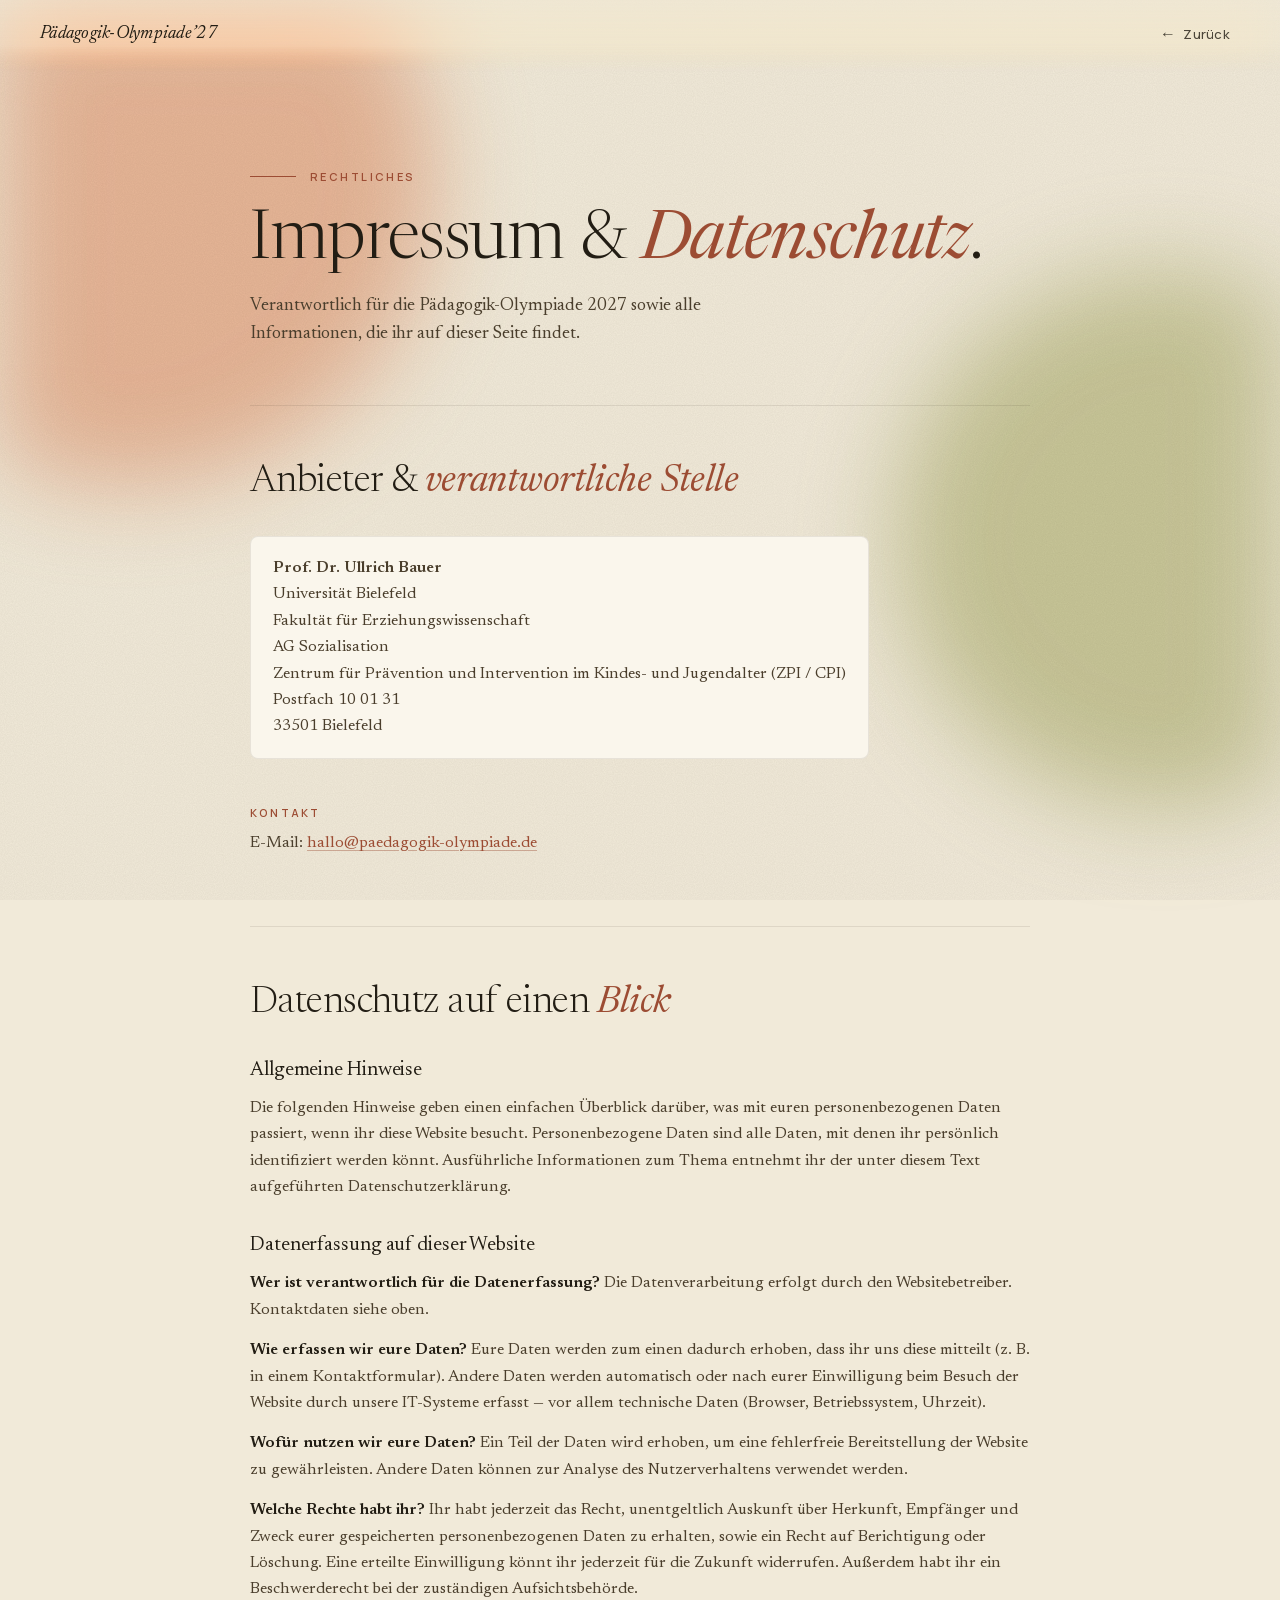
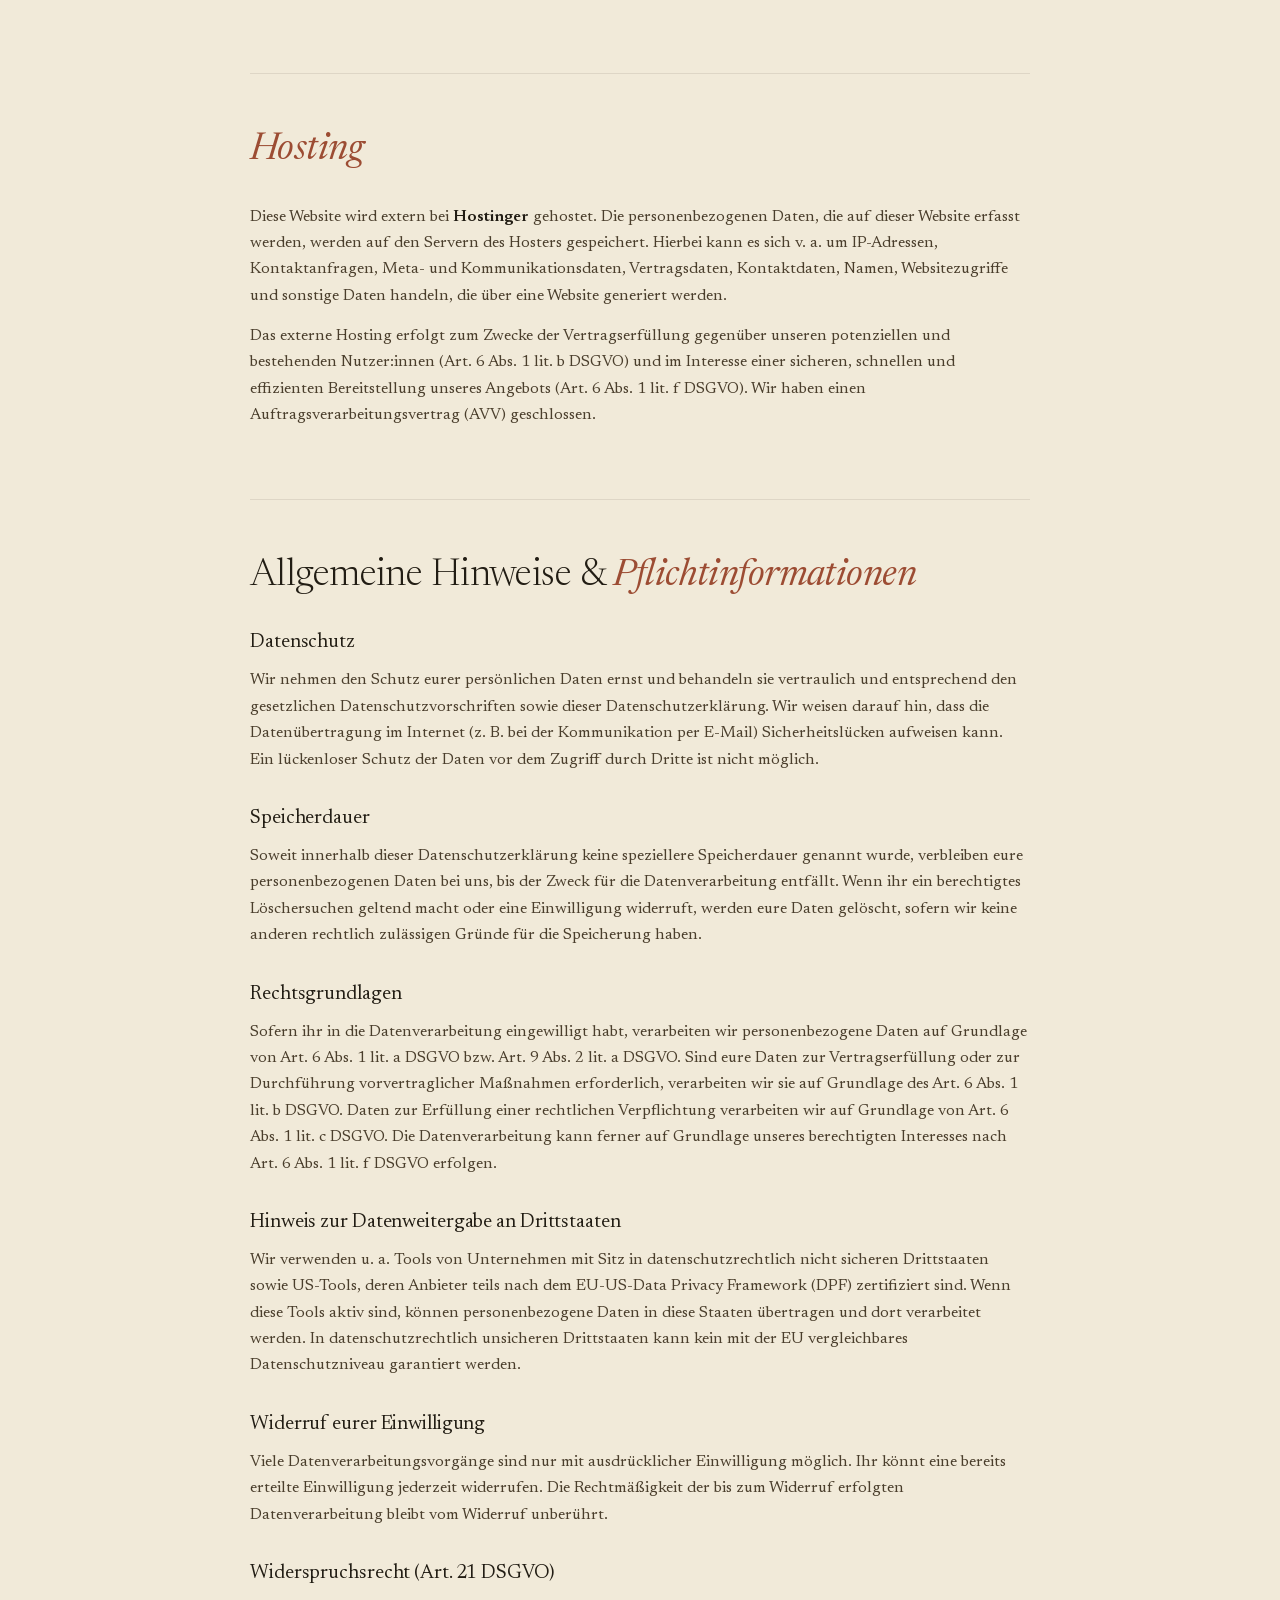
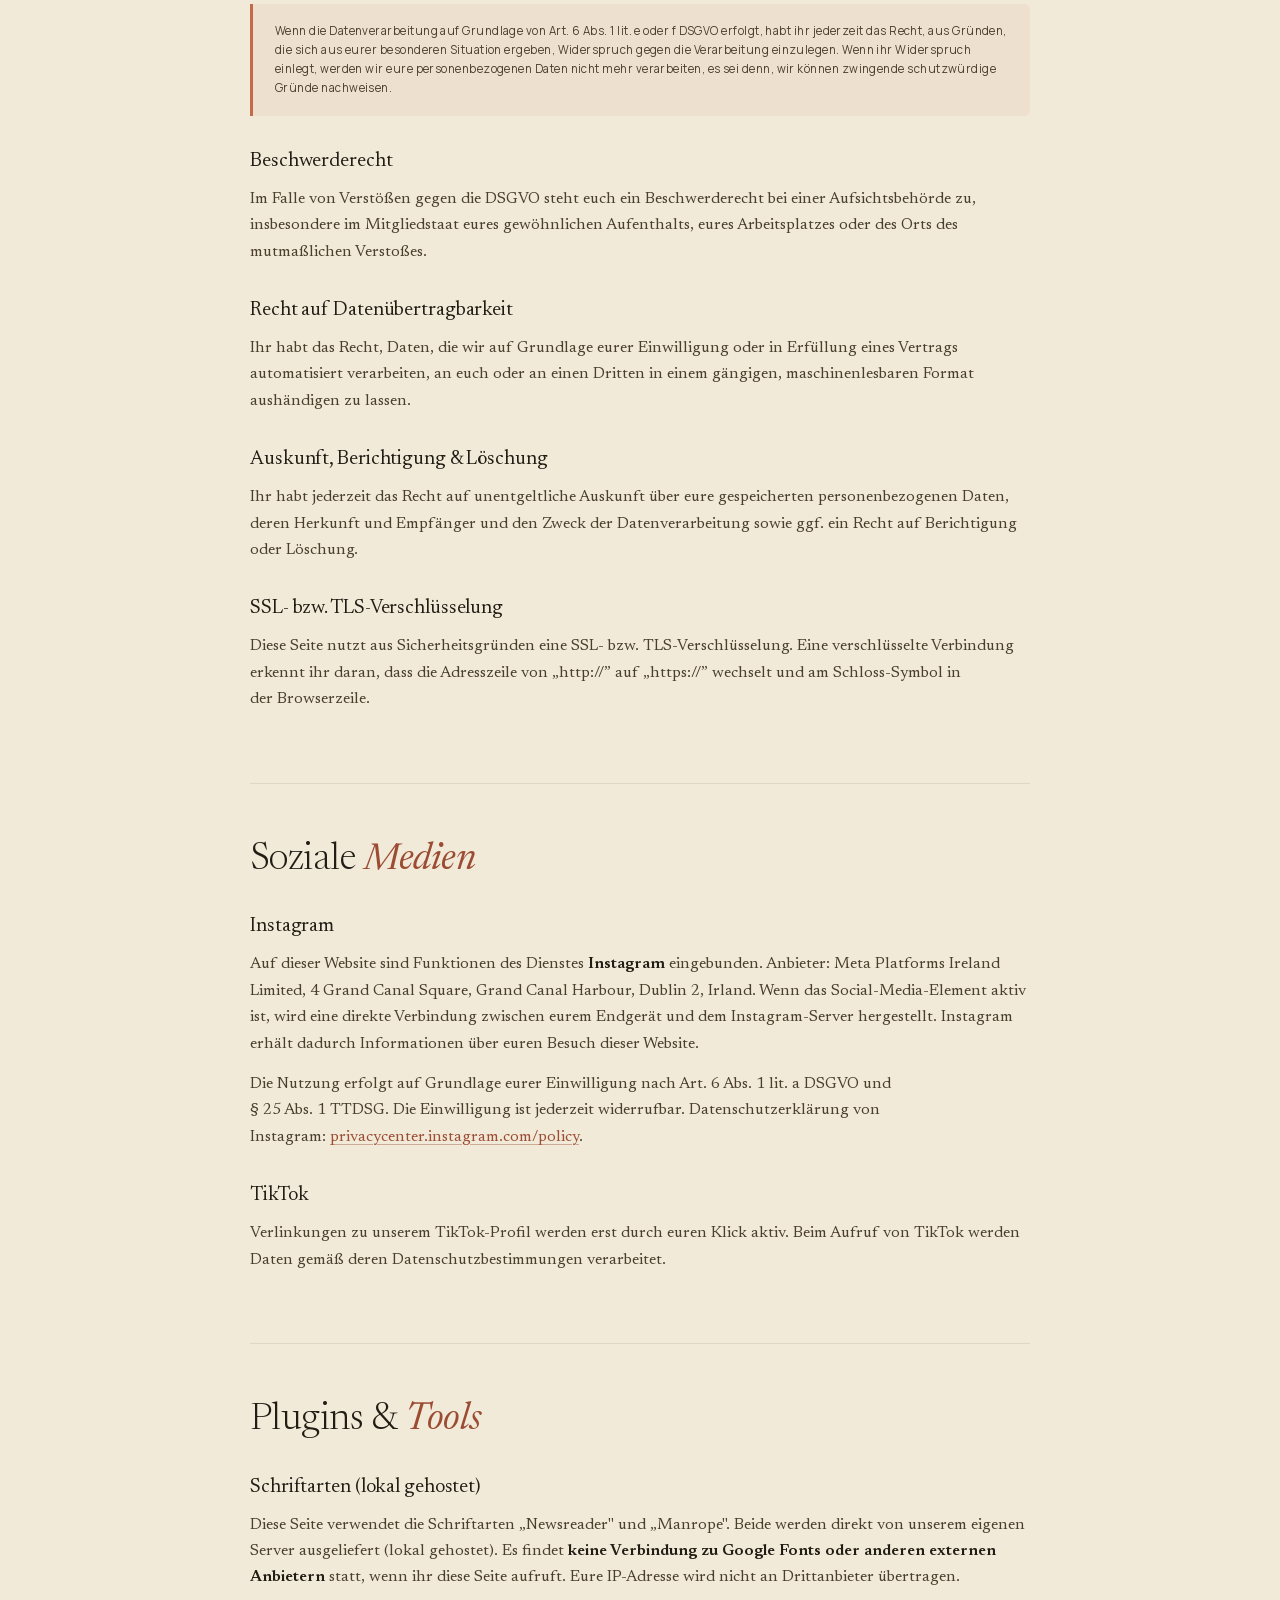
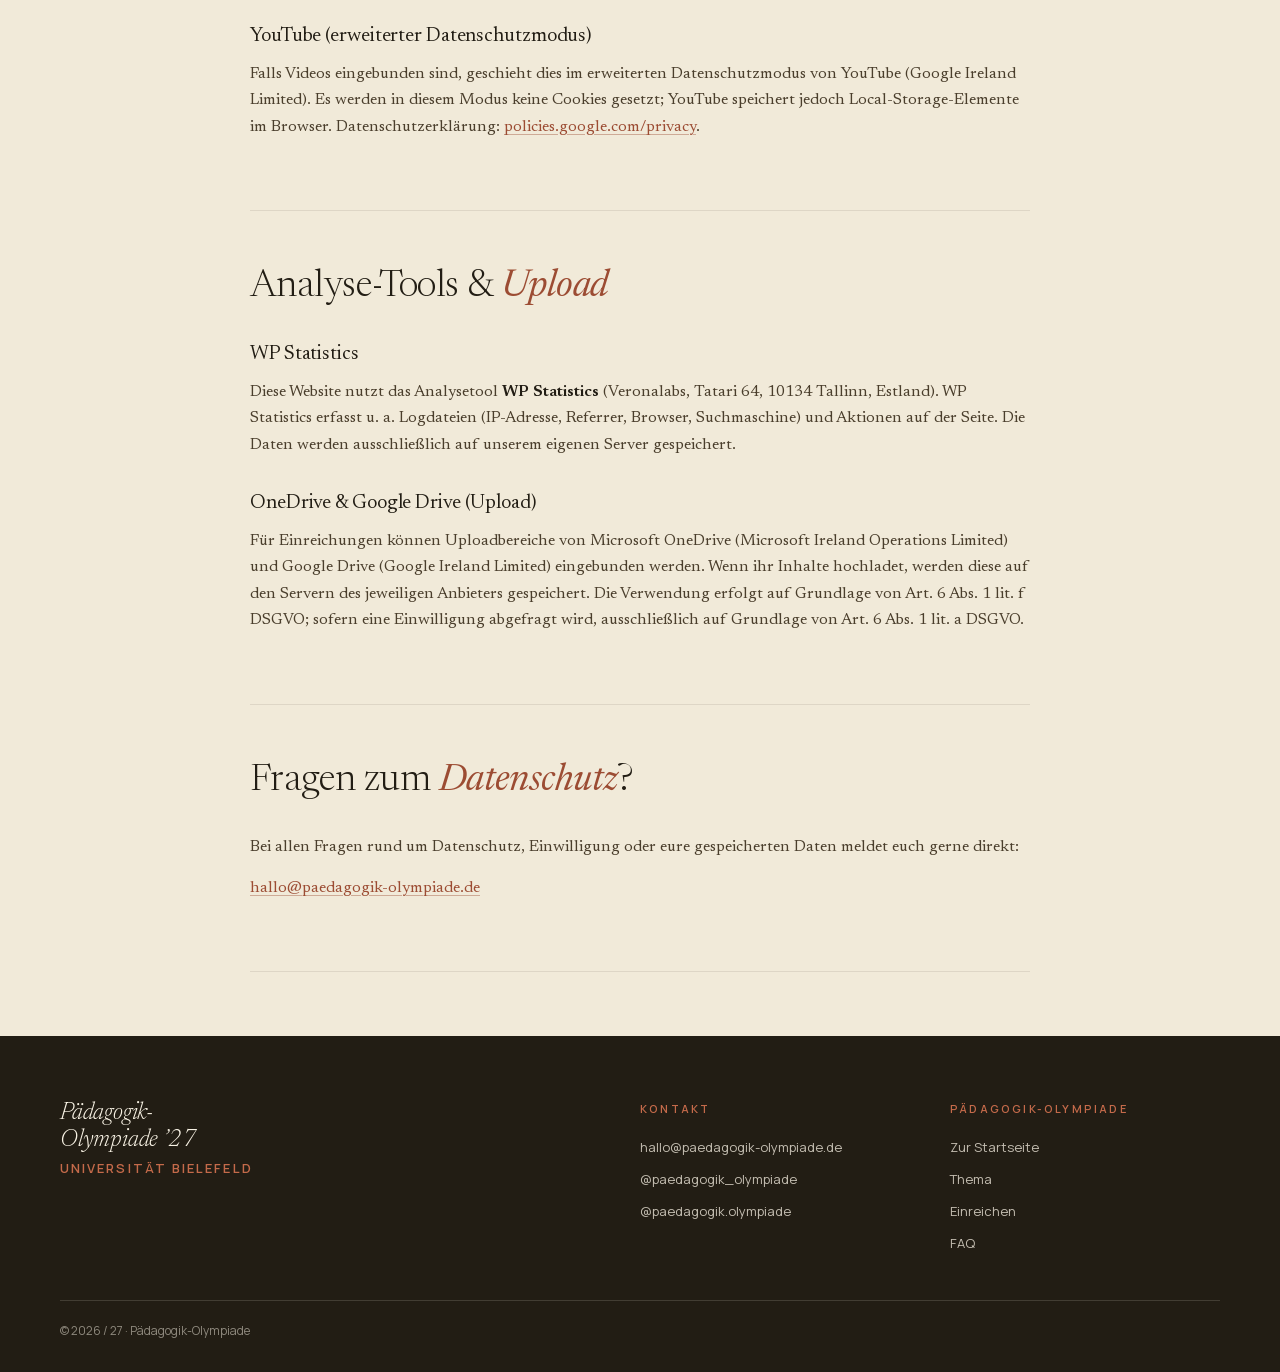
==== commit 7e0244ce: "Datenschutz: update fonts section to reflect self-hosting" ====
--- a/impressum.html
+++ b/impressum.html
@@ -250,8 +250,8 @@
 <section class="section wrap">
   <h2>Plugins &amp; <em>Tools</em></h2>
 
-  <h3>Google Fonts</h3>
-  <p>Diese Seite nutzt zur einheitlichen Darstellung von Schriftarten Google&nbsp;Fonts, bereitgestellt durch Google&nbsp;Ireland Limited. Beim Aufruf einer Seite lädt euer Browser die benötigten Fonts in den Browsercache. Die Nutzung erfolgt auf Grundlage von Art.&nbsp;6 Abs.&nbsp;1 lit.&nbsp;f DSGVO. Weitere Informationen: <a href="https://policies.google.com/privacy?hl=de" target="_blank" rel="noopener">policies.google.com/privacy</a>.</p>
+  <h3>Schriftarten (lokal gehostet)</h3>
+  <p>Diese Seite verwendet die Schriftarten „Newsreader" und „Manrope". Beide werden direkt von unserem eigenen Server ausgeliefert (lokal gehostet). Es findet <strong>keine Verbindung zu Google&nbsp;Fonts oder anderen externen Anbietern</strong> statt, wenn ihr diese Seite aufruft. Eure IP-Adresse wird nicht an Drittanbieter übertragen.</p>
 
   <h3>YouTube (erweiterter Datenschutzmodus)</h3>
   <p>Falls Videos eingebunden sind, geschieht dies im erweiterten Datenschutzmodus von YouTube (Google&nbsp;Ireland Limited). Es werden in diesem Modus keine Cookies gesetzt; YouTube speichert jedoch Local-Storage-Elemente im Browser. Datenschutzerklärung: <a href="https://policies.google.com/privacy?hl=de" target="_blank" rel="noopener">policies.google.com/privacy</a>.</p>
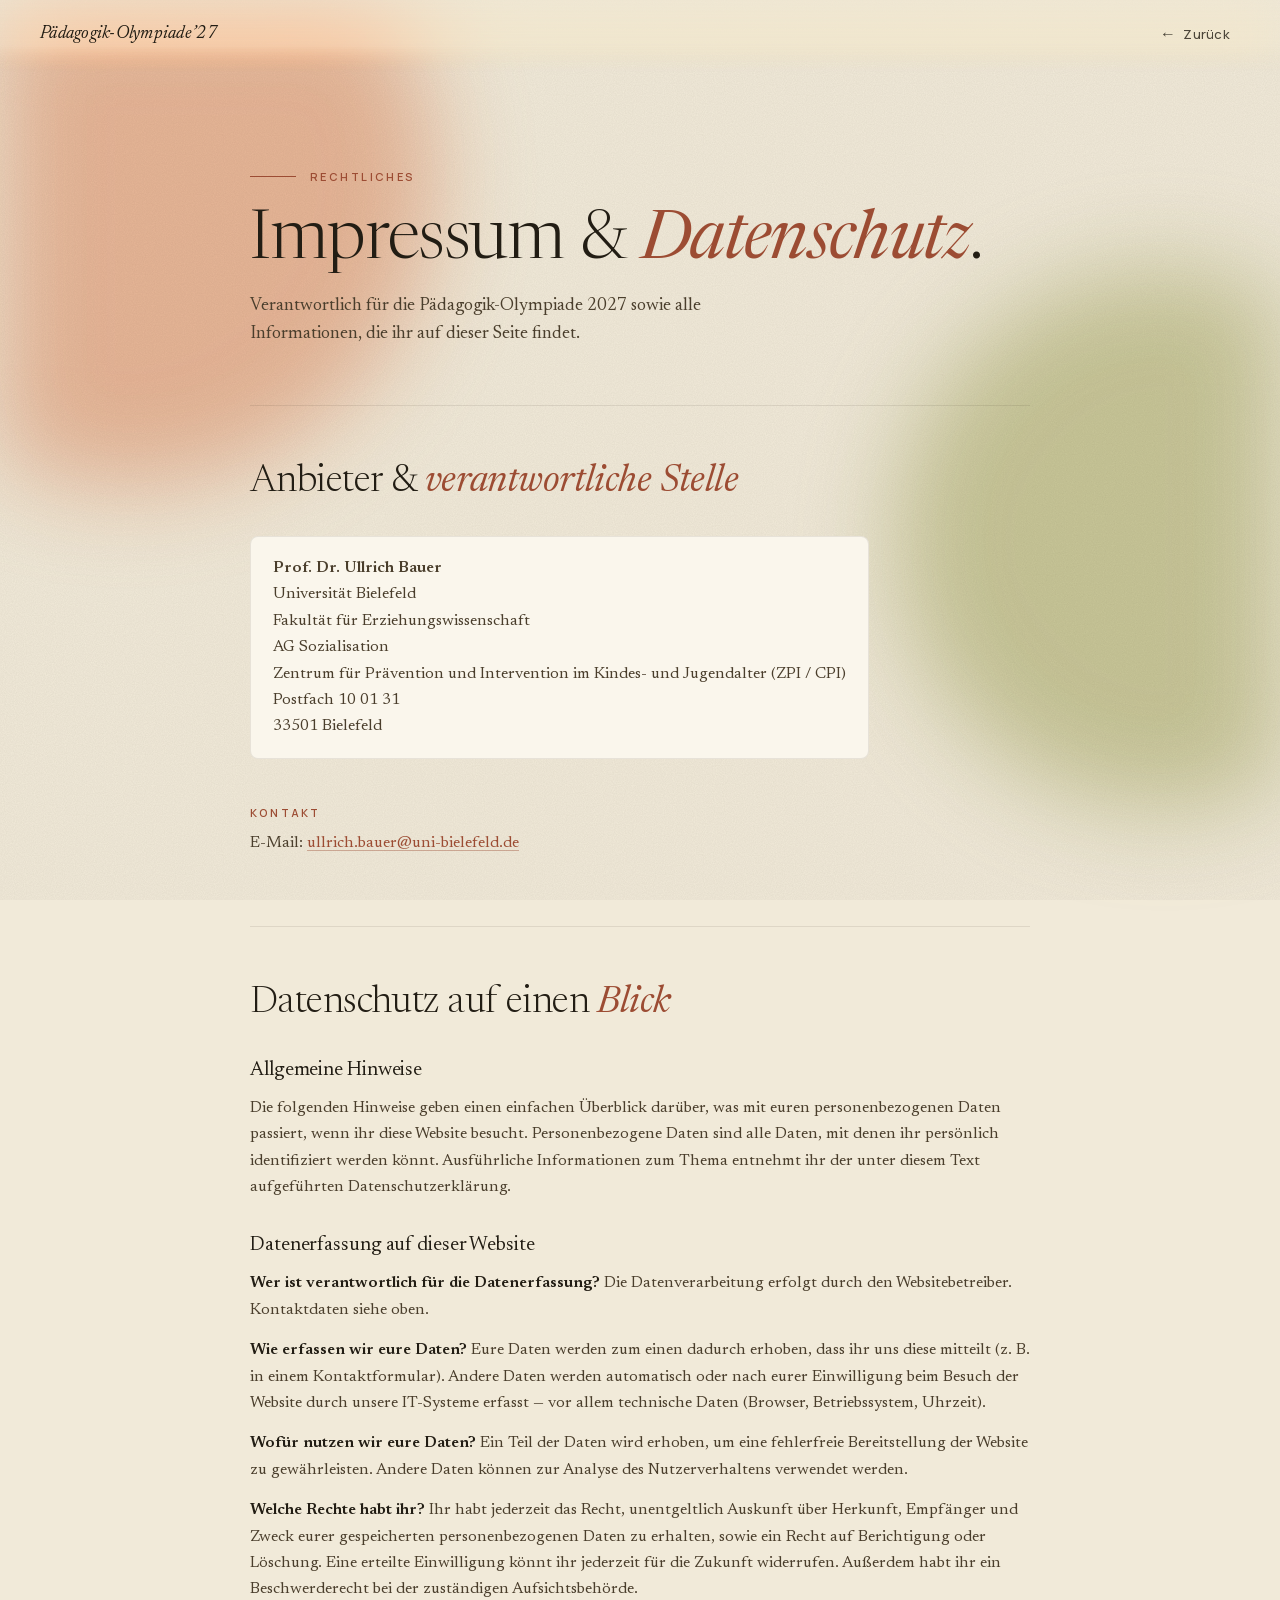
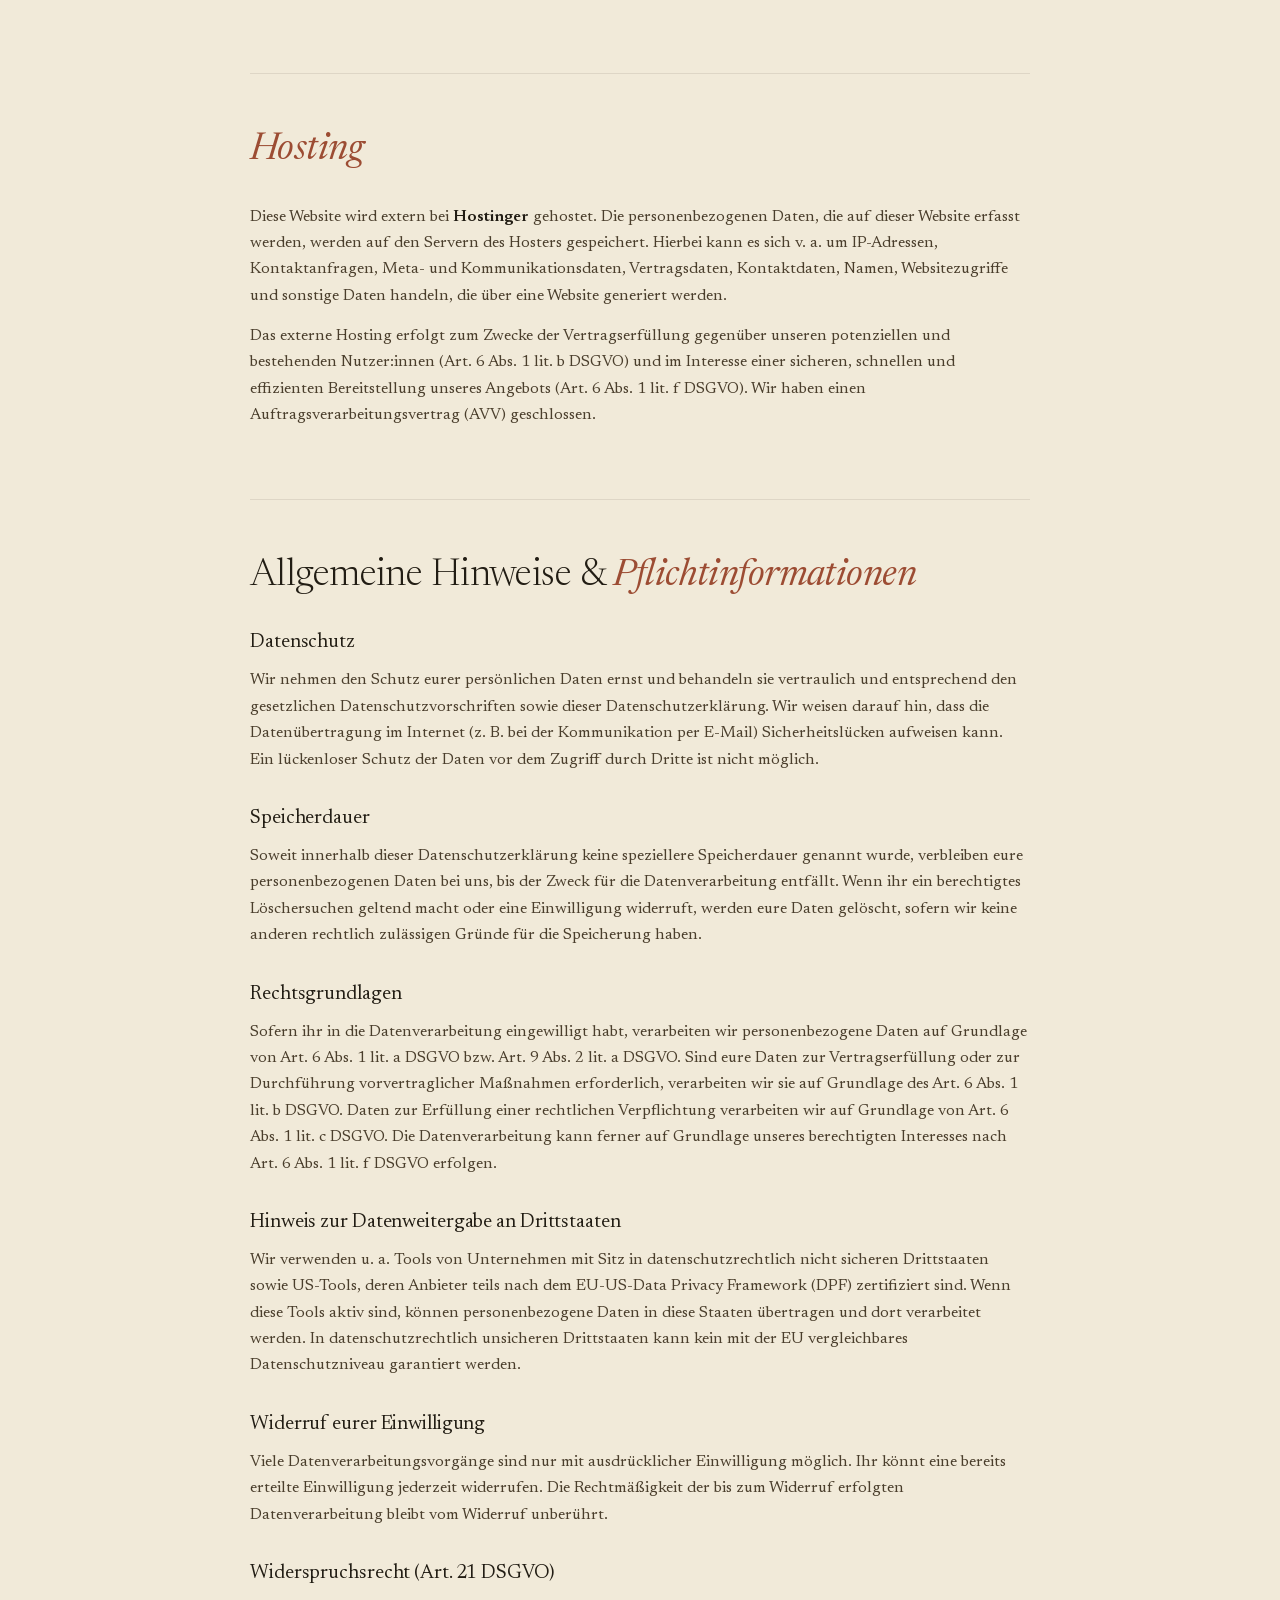
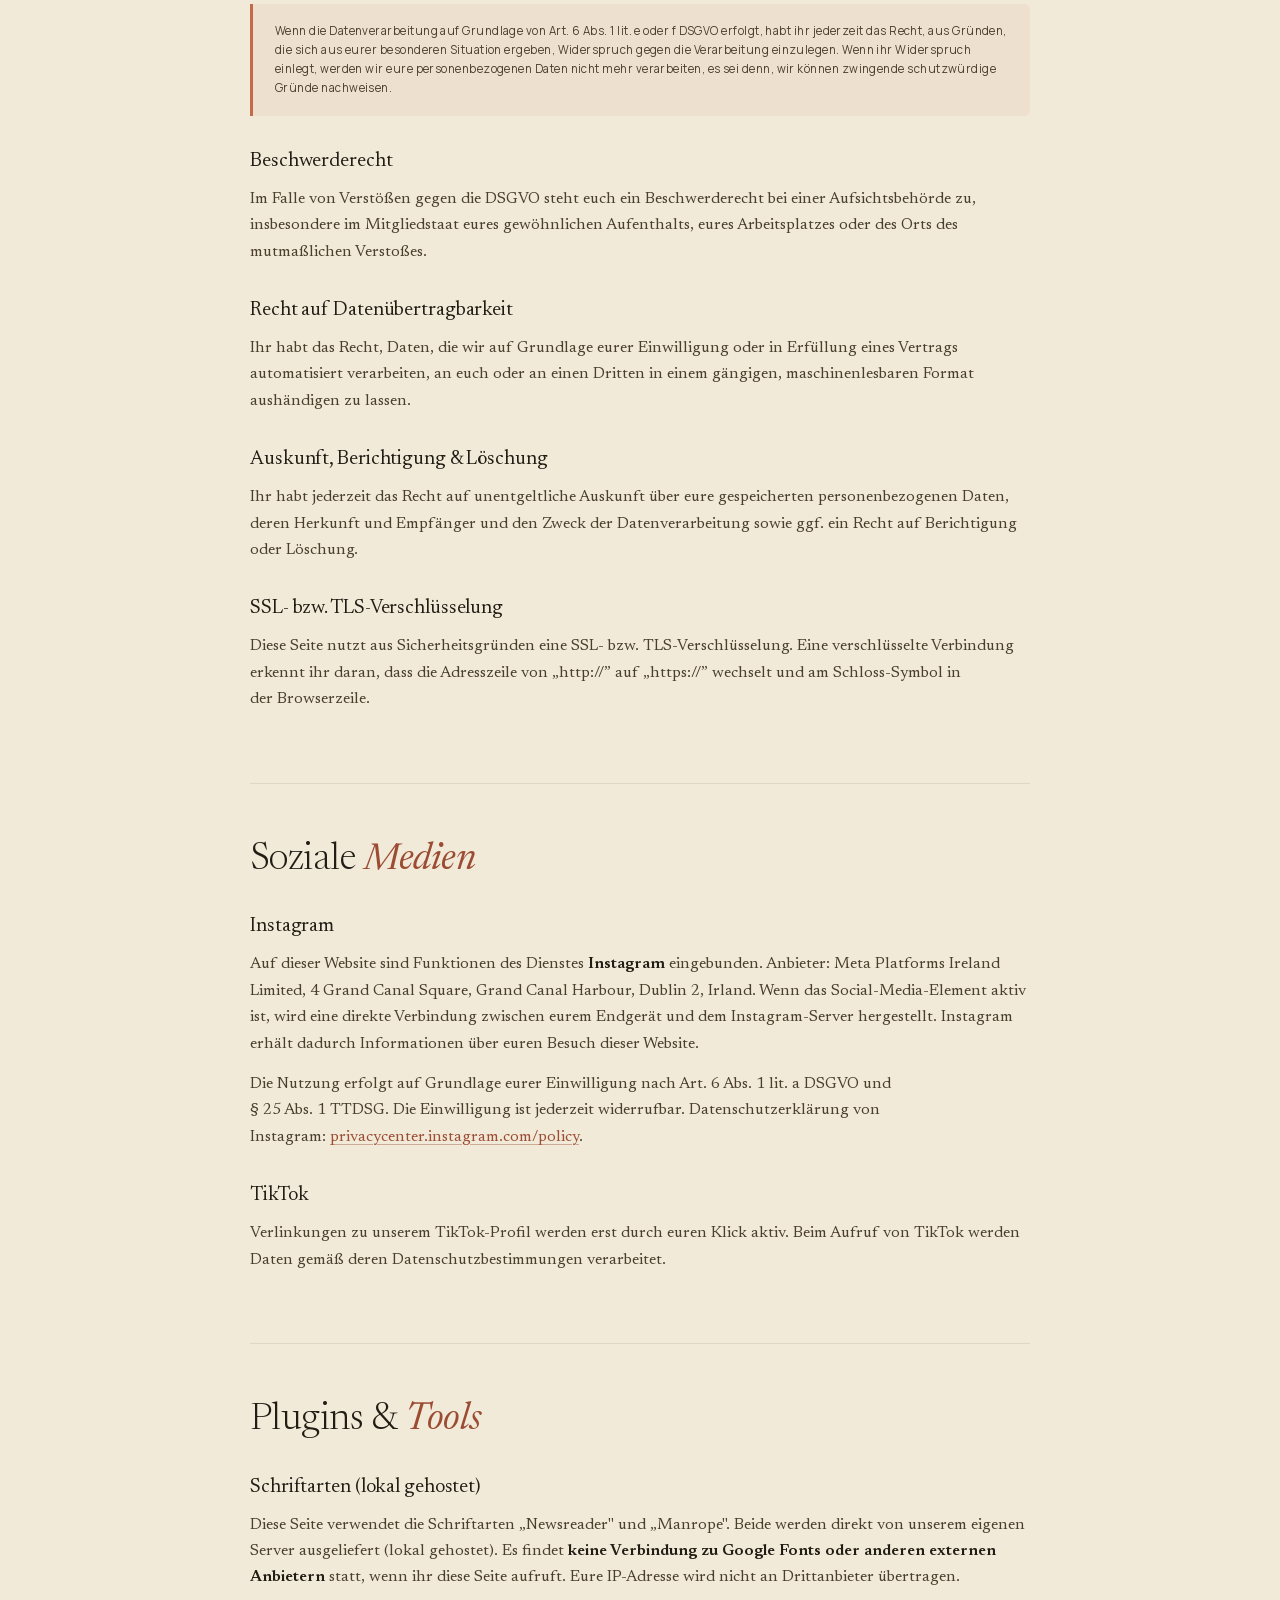
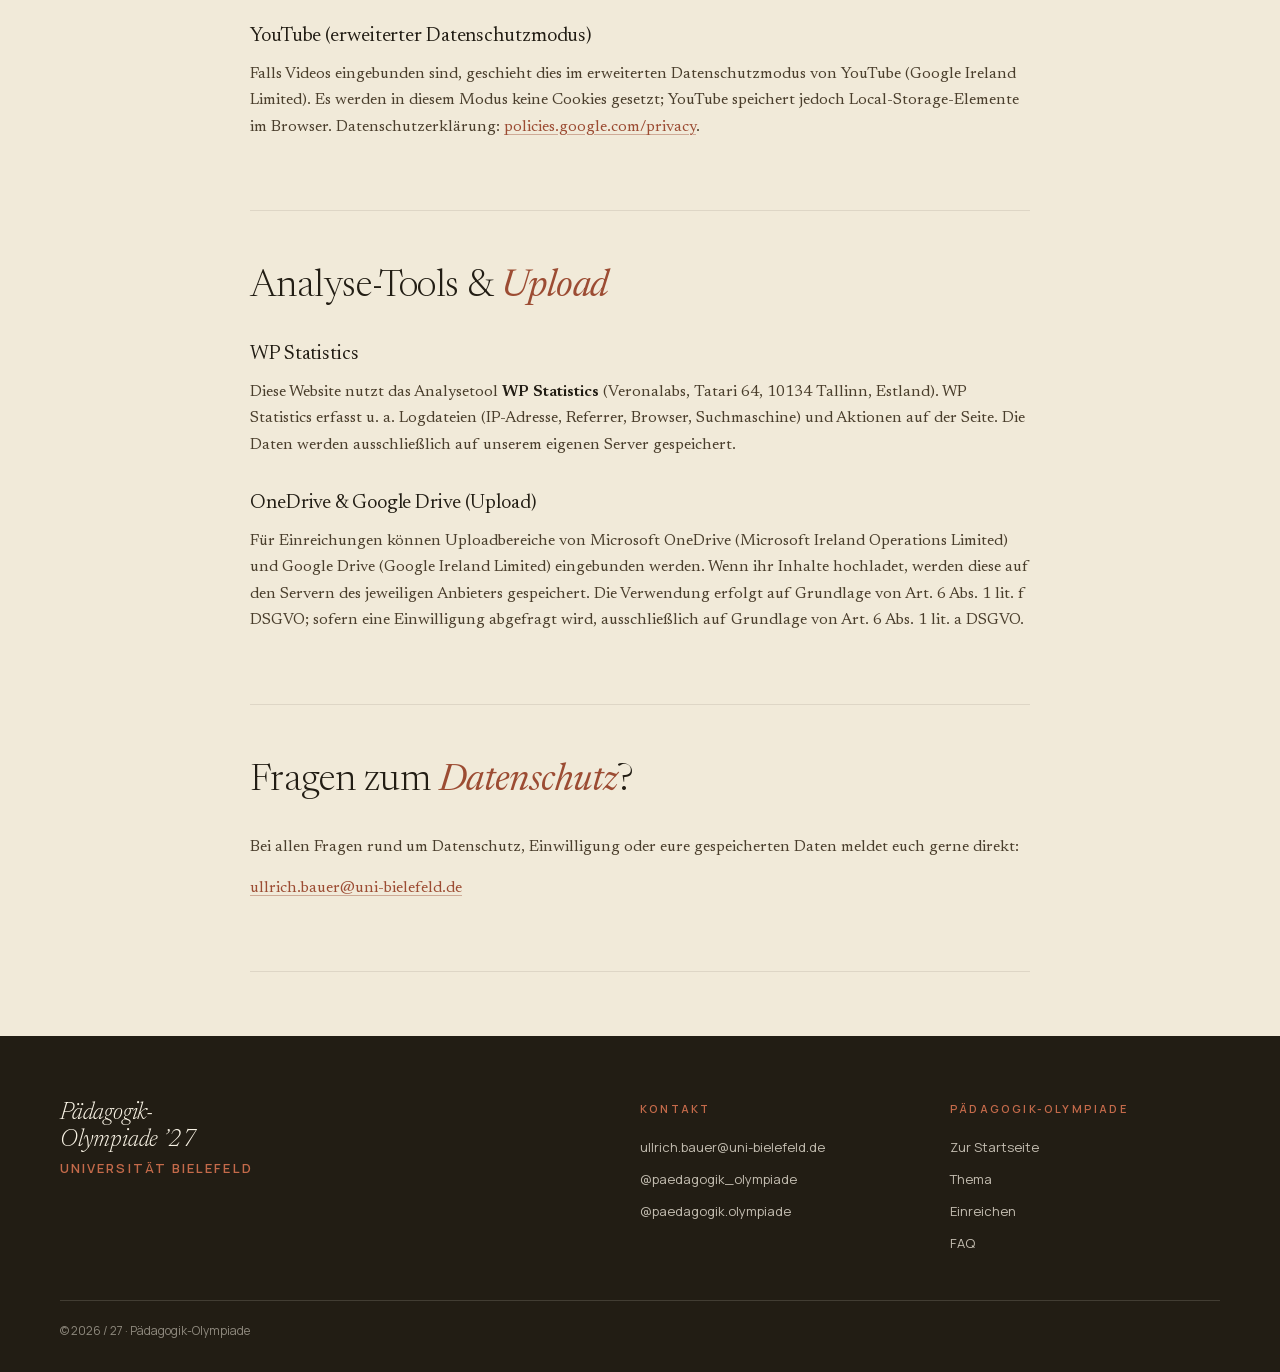
==== commit c7a41134: "Kontakt: switch email to ullrich.bauer@uni-bielefeld.de The hallo@paedagogik-olympiade.de mailbox st" ====
--- a/impressum.html
+++ b/impressum.html
@@ -177,7 +177,7 @@
   </address>
 
   <h4>Kontakt</h4>
-  <p>E-Mail: <a href="mailto:hallo@paedagogik-olympiade.de">hallo@paedagogik-olympiade.de</a></p>
+  <p>E-Mail: <a href="mailto:ullrich.bauer@uni-bielefeld.de">ullrich.bauer@uni-bielefeld.de</a></p>
 </section>
 
 <!-- ─── DATENSCHUTZ ─── -->
@@ -270,7 +270,7 @@
 <section class="section wrap" style="border-bottom:1px solid var(--rule-soft)">
   <h2>Fragen zum <em>Datenschutz</em>?</h2>
   <p>Bei allen Fragen rund um Datenschutz, Einwilligung oder eure gespeicherten Daten meldet euch gerne direkt:</p>
-  <p><a href="mailto:hallo@paedagogik-olympiade.de">hallo@paedagogik-olympiade.de</a></p>
+  <p><a href="mailto:ullrich.bauer@uni-bielefeld.de">ullrich.bauer@uni-bielefeld.de</a></p>
 </section>
 
 </main>
@@ -283,7 +283,7 @@
       </div>
       <div class="foot-col">
         <h5>Kontakt</h5>
-        <a href="mailto:hallo@paedagogik-olympiade.de">hallo@paedagogik-olympiade.de</a>
+        <a href="mailto:ullrich.bauer@uni-bielefeld.de">ullrich.bauer@uni-bielefeld.de</a>
         <a href="https://www.instagram.com/paedagogik_olympiade" target="_blank" rel="noopener">@paedagogik_olympiade</a>
         <a href="https://www.tiktok.com/@paedagogik.olympiade" target="_blank" rel="noopener">@paedagogik.olympiade</a>
       </div>
